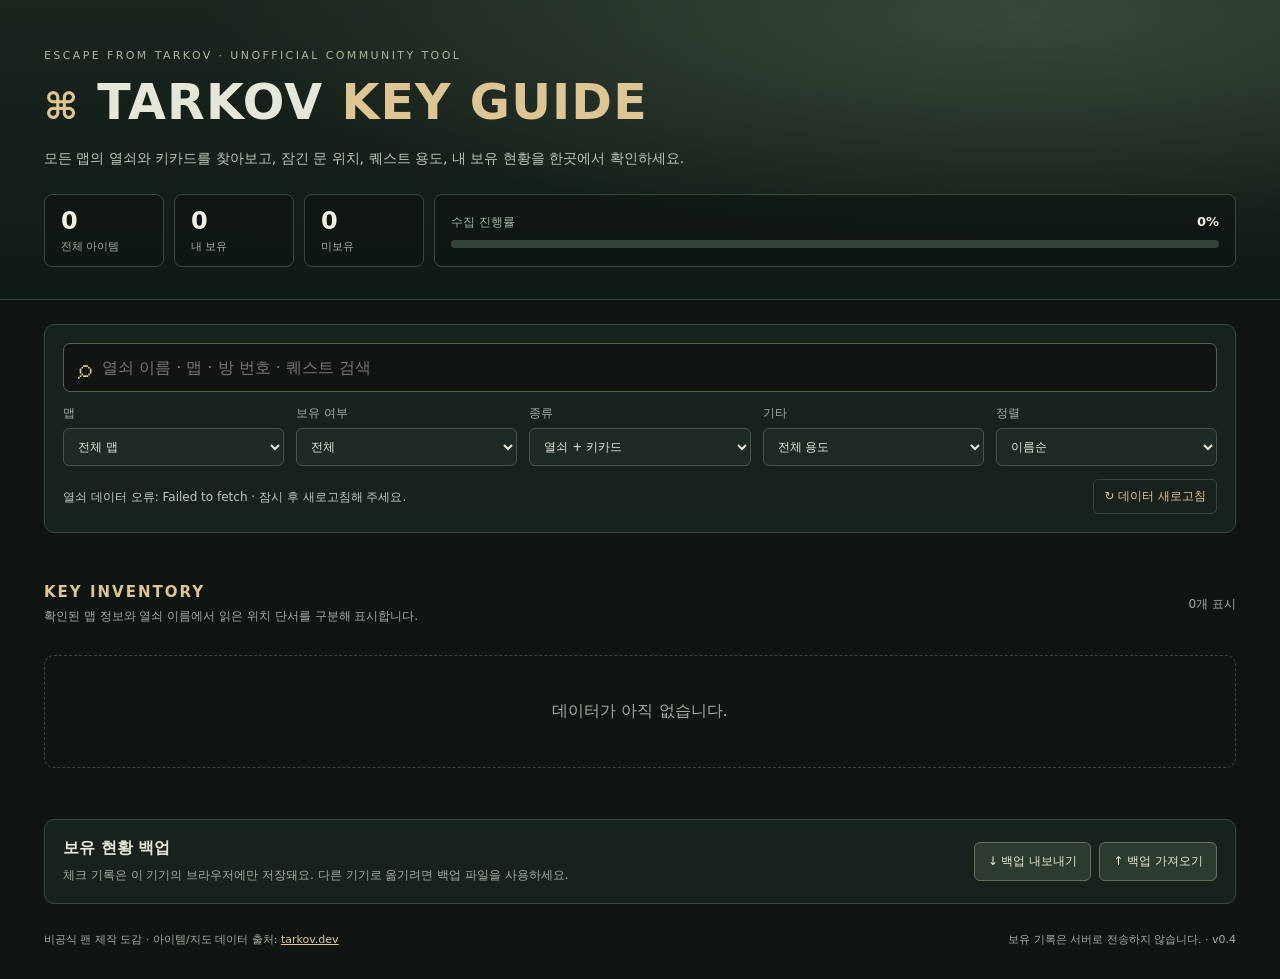
==== index.html @ 72dac171 "Add files via upload" ====
<!doctype html>
<html lang="ko">
<head>
  <meta charset="utf-8">
  <meta name="viewport" content="width=device-width, initial-scale=1">
  <meta name="theme-color" content="#131a18">
  <meta name="description" content="Escape from Tarkov 열쇠 및 키카드 도감. 맵별 검색과 브라우저별 보유 기록 관리.">
  <title>Tarkov Key Guide | 타르코프 열쇠 도감</title>
  <link rel="stylesheet" href="style.css">
  <script src="script.js" defer></script>
</head>
<body>
  <header class="hero">
    <div class="shell">
      <div class="eyebrow">ESCAPE FROM TARKOV · UNOFFICIAL COMMUNITY TOOL</div>
      <h1><span class="keyicon">⌘</span> TARKOV <em>KEY GUIDE</em></h1>
      <p>모든 맵의 열쇠와 키카드를 찾아보고, 잠긴 문 위치, 퀘스트 용도, 내 보유 현황을 한곳에서 확인하세요.</p>
      <div class="stats" aria-label="열쇠 보유 통계">
        <div><strong id="stat-total">—</strong><small>전체 아이템</small></div>
        <div><strong id="stat-owned">—</strong><small>내 보유</small></div>
        <div><strong id="stat-remaining">—</strong><small>미보유</small></div>
        <div class="stat-progress"><div class="progress-label"><span>수집 진행률</span><strong id="stat-percent">0%</strong></div><div class="meter"><div id="progress-bar"></div></div></div>
      </div>
    </div>
  </header>
  <main class="shell">
    <section class="panel" aria-label="열쇠 필터">
      <div class="searchwrap"><span aria-hidden="true">⌕</span><input id="search" type="search" autocomplete="off" placeholder="열쇠 이름 · 맵 · 방 번호 · 퀘스트 검색" aria-label="열쇠 이름 검색"></div>
      <div class="filters">
        <label>맵 <select id="map"><option value="all">전체 맵</option></select></label>
        <label>보유 여부 <select id="filter"><option value="all">전체</option><option value="owned">보유</option><option value="missing">미보유</option></select></label>
        <label>종류 <select id="type"><option value="all">열쇠 + 키카드</option><option value="keycard">키카드</option><option value="key">일반 열쇠</option></select></label>
        <label>기타 <select id="purpose"><option value="all">전체 용도</option><option value="quest">퀘스트 관련</option><option value="unmapped">맵 연결 미확인</option><option value="located">문 좌표 제공</option><option value="access">맵 입장 열쇠</option></select></label>
        <label>정렬 <select id="sort"><option value="name">이름순</option><option value="owned">보유 우선</option><option value="missing">미보유 우선</option></select></label>
      </div>
      <div class="panel-bottom"><div id="status" role="status" aria-live="polite">열쇠 데이터를 준비 중...</div><button id="refresh" class="small-button" type="button">↻ 데이터 새로고침</button></div>
    </section>
    <nav class="map-shortcuts" aria-label="자주 사용하는 맵 선택" id="map-shortcuts"></nav>
    <div class="section-head"><div><h2>KEY INVENTORY</h2><p class="section-sub">확인된 맵 정보와 열쇠 이름에서 읽은 위치 단서를 구분해 표시합니다.</p></div><span id="result-count"></span></div>
    <div id="cards" class="grid" aria-live="off"></div>
    <section class="backup panel">
      <div><h2>보유 현황 백업</h2><p>체크 기록은 이 기기의 브라우저에만 저장돼요. 다른 기기로 옮기려면 백업 파일을 사용하세요.</p></div>
      <div class="backup-actions"><button id="export" type="button">↓ 백업 내보내기</button><label class="button-like" for="import">↑ 백업 가져오기</label><input id="import" type="file" accept=".json,application/json" hidden></div>
    </section>
  </main>
  <dialog id="detail" aria-labelledby="detail-title"><div class="dialog-head"><strong id="detail-title">KEY DETAILS</strong><button id="close-detail" aria-label="닫기" type="button">✕</button></div><div id="detail-body"></div></dialog>
  <footer class="shell"><span>비공식 팬 제작 도감 · 아이템/지도 데이터 출처: <a href="https://tarkov.dev/" target="_blank" rel="noopener noreferrer">tarkov.dev</a></span><span>보유 기록은 서버로 전송하지 않습니다. · v0.4</span></footer>
</body>
</html>
---- style.css ----
:root{color-scheme:dark;--bg:#101512;--surface:#19211d;--surface2:#202a25;--border:#37473d;--ink:#e4e7da;--muted:#a2ada0;--gold:#ddc694;--green:#9bc49a;font-family:system-ui,-apple-system,'Malgun Gothic','Noto Sans KR',sans-serif;background:var(--bg);color:var(--ink)}*{box-sizing:border-box}body{margin:0;min-height:100vh}button,select,input{font:inherit}button{cursor:pointer}a{color:var(--gold)}a:hover{text-decoration:underline}.shell{max-width:1240px;padding:0 24px;margin:0 auto}.hero{padding:49px 0 32px;background:radial-gradient(ellipse at 80% 5%,#39483a 0%,transparent 56%),linear-gradient(#1a251e,#111914);border-bottom:1px solid var(--border)}.eyebrow{font-size:11px;letter-spacing:2.4px;color:#aab69f}.hero h1{margin:12px 0 7px;font-size:clamp(29px,4vw,49px);letter-spacing:1.1px;line-height:1.2;font-weight:850}.hero em{font-style:normal;color:var(--gold)}.keyicon{font-size:.75em;color:var(--gold)}.hero p{color:#bcc5b8;font-size:14px;line-height:1.6;margin-bottom:25px}.stats{display:grid;grid-template-columns:repeat(3,minmax(0,120px)) 1fr;gap:10px}.stats>div{background:rgba(15,21,17,.64);border:1px solid #3a4a3a;border-radius:8px;padding:12px 16px}.stats strong{font-variant-numeric:tabular-nums;display:block;font-size:24px;color:#f0efe4}.stats small{font-size:11px;color:var(--muted)}.stats .stat-progress{display:flex;flex-direction:column;justify-content:center;gap:9px}.progress-label{display:flex;justify-content:space-between;gap:12px;color:var(--muted);font-size:12px}.progress-label strong{font-size:13px}.meter{height:8px;border-radius:10px;background:#344238;overflow:hidden}.meter>div{height:100%;width:0%;background:var(--green);transition:width .25s}.panel{background:var(--surface);border:1px solid var(--border);border-radius:10px;padding:18px}main>.panel{margin-top:24px}.searchwrap{display:flex;align-items:center;border:1px solid #526252;background:var(--bg);border-radius:7px;padding:0 14px;gap:8px}.searchwrap span{font-size:27px;color:var(--gold)}.searchwrap input{width:100%;height:47px;border:0;outline:0;background:transparent;color:var(--ink);min-width:0}.searchwrap:focus-within{outline:2px solid #9aa982;outline-offset:1px}.filters{display:grid;grid-template-columns:repeat(5,minmax(0,1fr));gap:12px;margin-top:13px}.filters label{display:flex;flex-direction:column;gap:6px;font-size:12px;color:var(--muted)}.filters select{padding:10px;background:var(--surface2);color:var(--ink);border:1px solid #465748;border-radius:6px;min-width:0}.panel-bottom{margin-top:13px;display:flex;align-items:center;justify-content:space-between;gap:10px}#status{font-size:12px;color:#c2cabf;line-height:1.5}.small-button{background:transparent;border:1px solid var(--border);padding:8px 10px;font-size:12px;color:var(--gold);border-radius:5px;white-space:nowrap}.section-head{display:flex;align-items:baseline;justify-content:space-between;gap:10px;margin:28px 0 14px}.section-head h2{margin:0;font-size:15px;letter-spacing:2px;color:var(--gold)}.section-head span{color:var(--muted);font-size:12px}.grid{display:grid;grid-template-columns:repeat(auto-fill,minmax(210px,1fr));gap:13px;min-height:130px}.card{position:relative;display:flex;flex-direction:column;gap:8px;background:var(--surface);border:1px solid var(--border);border-radius:9px;padding:15px;min-width:0;transition:border-color .15s}.card:hover{border-color:#889780}.card.is-owned{border-color:#688d6b;background:linear-gradient(125deg,#203026,var(--surface) 65%)}.card-header{display:flex;justify-content:space-between;gap:8px;min-height:26px}.tag{display:inline-flex;align-items:center;align-self:flex-start;color:#bdc7b9;background:#2a362c;border:1px solid #425342;border-radius:4px;font-size:10px;padding:3px 6px}.tag.verified{color:#d7deba}.tag.quest{color:#dcca98}.card-image{display:flex;align-items:center;justify-content:center;min-height:90px}.card-image img{height:82px;width:82px;object-fit:contain}.card-image .no-image{font-size:46px;opacity:.5}.card h3{font-size:14px;line-height:1.38;min-height:40px;overflow-wrap:anywhere;margin:0}.card .subname{font-size:12px;color:var(--muted);line-height:1.4;min-height:30px;overflow-wrap:anywhere}.map-chip{color:#b8cdb9;font-size:11px;overflow-wrap:anywhere;line-height:1.4}.card-bottom{border-top:1px solid var(--border);padding-top:11px;display:flex;justify-content:space-between;align-items:center;gap:7px;margin-top:auto}.owned-label{display:flex;align-items:center;gap:6px;font-size:12px;cursor:pointer;user-select:none}.owned-label input{accent-color:#96bd98;height:18px;width:18px}.detail-btn{padding:6px 9px;border:1px solid #526753;background:#29372d;color:var(--ink);border-radius:5px;font-size:12px}.empty{grid-column:1/-1;text-align:center;padding:45px 14px;color:var(--muted);border:1px dashed var(--border);border-radius:10px}.backup{display:flex;align-items:center;justify-content:space-between;gap:20px;margin-top:35px!important}.backup h2{margin:0 0 7px;font-size:16px}.backup p{font-size:12px;color:var(--muted);line-height:1.6;margin:0}.backup-actions{display:flex;gap:8px;flex-wrap:wrap}.backup-actions button,.button-like{background:#2d3a30;color:var(--ink);border:1px solid #62745f;padding:10px 13px;font-size:12px;border-radius:6px;cursor:pointer;white-space:nowrap}button:hover,.button-like:hover{border-color:var(--gold)}footer{padding-top:28px!important;padding-bottom:32px!important;display:flex;justify-content:space-between;gap:12px;font-size:11px;color:var(--muted);flex-wrap:wrap}dialog{padding:0;width:min(94vw,570px);max-height:85vh;background:#1b251e;border:1px solid #829476;color:var(--ink);border-radius:10px;box-shadow:0 20px 70px #000b}dialog::backdrop{background:#000a}.dialog-head{display:flex;justify-content:space-between;align-items:center;padding:15px 19px;border-bottom:1px solid var(--border);color:var(--gold);font-size:13px;letter-spacing:1px}.dialog-head button{border:0;background:transparent;color:var(--ink);font-size:17px}#detail-body{padding:20px;overflow:auto;max-height:68vh}.detail-top{display:flex;align-items:center;gap:17px}.detail-top img{width:104px;height:104px;object-fit:contain;flex:none}.detail-top h2{font-size:19px;line-height:1.4;margin:0 0 7px}.detail-top p{margin:0;color:var(--muted);font-size:13px}.detail-section{margin-top:18px;padding-top:16px;border-top:1px solid var(--border)}.detail-section h3{color:var(--gold);font-size:13px;margin:0 0 9px}.detail-section p,.detail-section li{font-size:13px;line-height:1.65;color:#d4dbd1;margin:0}.detail-section ul{padding-left:18px;margin:0}.detail-section a{overflow-wrap:anywhere}body:has(dialog[open]){overflow:hidden}@media(max-width:850px){.filters{grid-template-columns:repeat(3,minmax(0,1fr))}.stats{grid-template-columns:repeat(3,1fr)}.stat-progress{grid-column:1/-1}}@media(max-width:550px){.shell{padding:0 15px}.hero{padding:30px 0 22px}.stats>div{padding:10px}.stats strong{font-size:19px}.filters{grid-template-columns:repeat(2,minmax(0,1fr))}.panel{padding:13px}.panel-bottom{align-items:flex-start;flex-direction:column}.grid{grid-template-columns:repeat(2,minmax(0,1fr));gap:8px}.card{padding:10px;gap:6px}.card h3{font-size:12px;min-height:45px}.card .subname{font-size:11px}.card-image{min-height:68px}.card-image img{height:65px;width:65px}.card-bottom{flex-wrap:wrap}.detail-btn{font-size:11px}.backup{flex-direction:column;align-items:stretch}.backup-actions{width:100%}.detail-top img{width:78px;height:78px}}

.position-hint{font-size:11px;color:#d8c796;padding:3px 0 4px;line-height:1.4}
/* v0.4 detail clarity, map shortcuts, mobile improvements */
.section-head{align-items:center}.section-head>div{min-width:0}.section-sub{margin:6px 0 0;font-size:12px;line-height:1.5;color:var(--muted)}
.map-shortcuts{display:flex;gap:7px;flex-wrap:wrap;margin:22px 0 2px}.map-shortcut{background:#202a24;border:1px solid #465a48;color:#cdd6c8;font-size:12px;border-radius:7px;padding:8px 12px}.map-shortcut.active{background:#3c4c3a;color:#f6e0af;border-color:#a39367}.map-shortcut:focus-visible,.share-btn:focus-visible,.detail-btn:focus-visible{outline:2px solid var(--gold);outline-offset:2px}
.tag.inferred{color:#e6c89e;background:#403326;border-color:#795b3f}.hint-chip{font-size:11px;line-height:1.45;color:#ceb98a;min-height:28px}.map-chip{font-weight:600}
.detail-facts{display:flex;gap:7px;flex-wrap:wrap;margin-top:19px}.fact{display:inline-block;background:#29372e;border:1px solid #40523d;border-radius:5px;padding:5px 8px;color:#cfd7c8;font-size:11px}.fact.accent{color:#e3d3ac;border-color:#756d49}.fact.warning{color:#eccdb5;border-color:#886046}
.location-list{display:grid;gap:8px}.location-row{display:flex;align-items:center;flex-wrap:wrap;gap:9px;border:1px solid var(--border);border-radius:7px;background:#1e2a22;padding:10px}.location-row strong{font-size:13px}.source-tag{border-radius:5px;padding:4px 7px;font-size:10px;white-space:nowrap}.source-tag.verified{background:#2d4834;color:#b9e5bc}.source-tag.guessed{background:#55422b;color:#ecd0a2}.map-link{font-size:12px;margin-left:auto;white-space:nowrap}.caution{line-height:1.65;color:#bbc6b9!important;font-size:12px!important}
.coordinates{display:grid;gap:8px}.coord-row{display:flex;align-items:center;flex-wrap:wrap;gap:9px;background:#202c24;border:1px solid var(--border);border-radius:7px;padding:9px}.coord-row strong{font-size:12px;min-width:64px}.coord-row code{color:#e8d6ab;font-size:12px;overflow-wrap:anywhere}.quest-list{display:grid;gap:8px;list-style:none!important;margin:0;padding:0!important}.quest-list li{border:1px solid var(--border);padding:10px;border-radius:6px}.quest-list strong{font-size:13px}.quest-list small{display:block;color:var(--muted);margin-top:2px}
.detail-actions{display:flex;gap:9px;flex-wrap:wrap;align-items:center}.detail-action-link,.share-btn{display:inline-flex;align-items:center;border:1px solid #657b65;border-radius:6px;padding:10px 13px;font-size:12px;min-height:38px;text-decoration:none;background:#27392c;color:#eddfa9}.share-btn{font:inherit;font-size:12px}.detail-action-link:hover,.share-btn:hover{border-color:var(--gold)}
@media(max-width:550px){.map-shortcuts{flex-wrap:nowrap;overflow-x:auto;padding-bottom:6px;margin-right:-15px}.map-shortcut{white-space:nowrap;flex:none}.section-head{align-items:flex-start}.section-head span{white-space:nowrap}.hint-chip{font-size:10px}.location-row{gap:7px}.map-link{margin-left:0}}
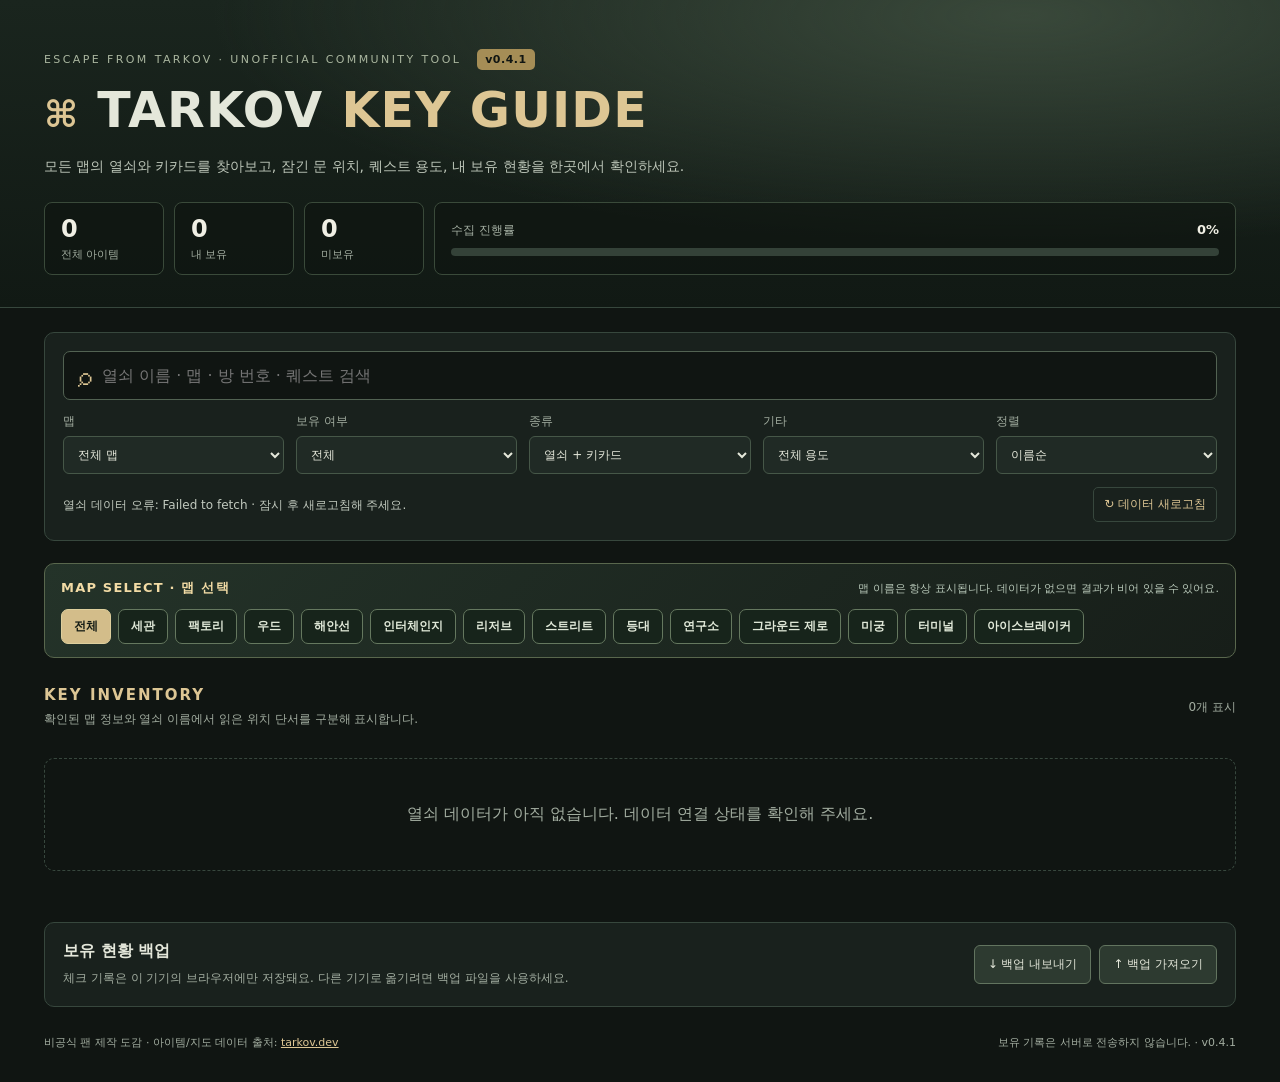
==== commit 6b399502: "Add files via upload" ====
--- a/index.html
+++ b/index.html
@@ -6,13 +6,13 @@
   <meta name="theme-color" content="#131a18">
   <meta name="description" content="Escape from Tarkov 열쇠 및 키카드 도감. 맵별 검색과 브라우저별 보유 기록 관리.">
   <title>Tarkov Key Guide | 타르코프 열쇠 도감</title>
-  <link rel="stylesheet" href="style.css">
-  <script src="script.js" defer></script>
+  <link rel="stylesheet" href="style.css?v=041">
+  <script src="script.js?v=041" defer></script>
 </head>
 <body>
   <header class="hero">
     <div class="shell">
-      <div class="eyebrow">ESCAPE FROM TARKOV · UNOFFICIAL COMMUNITY TOOL</div>
+      <div class="eyebrow">ESCAPE FROM TARKOV · UNOFFICIAL COMMUNITY TOOL <span class="version-pill">v0.4.1</span></div>
       <h1><span class="keyicon">⌘</span> TARKOV <em>KEY GUIDE</em></h1>
       <p>모든 맵의 열쇠와 키카드를 찾아보고, 잠긴 문 위치, 퀘스트 용도, 내 보유 현황을 한곳에서 확인하세요.</p>
       <div class="stats" aria-label="열쇠 보유 통계">
@@ -35,7 +35,7 @@
       </div>
       <div class="panel-bottom"><div id="status" role="status" aria-live="polite">열쇠 데이터를 준비 중...</div><button id="refresh" class="small-button" type="button">↻ 데이터 새로고침</button></div>
     </section>
-    <nav class="map-shortcuts" aria-label="자주 사용하는 맵 선택" id="map-shortcuts"></nav>
+    <section class="map-nav-section" aria-label="맵 선택"><div class="map-nav-title"><strong>MAP SELECT · 맵 선택</strong><span>맵 이름은 항상 표시됩니다. 데이터가 없으면 결과가 비어 있을 수 있어요.</span></div><nav class="map-shortcuts" aria-label="전체 맵 선택" id="map-shortcuts"></nav></section>
     <div class="section-head"><div><h2>KEY INVENTORY</h2><p class="section-sub">확인된 맵 정보와 열쇠 이름에서 읽은 위치 단서를 구분해 표시합니다.</p></div><span id="result-count"></span></div>
     <div id="cards" class="grid" aria-live="off"></div>
     <section class="backup panel">
@@ -44,6 +44,6 @@
     </section>
   </main>
   <dialog id="detail" aria-labelledby="detail-title"><div class="dialog-head"><strong id="detail-title">KEY DETAILS</strong><button id="close-detail" aria-label="닫기" type="button">✕</button></div><div id="detail-body"></div></dialog>
-  <footer class="shell"><span>비공식 팬 제작 도감 · 아이템/지도 데이터 출처: <a href="https://tarkov.dev/" target="_blank" rel="noopener noreferrer">tarkov.dev</a></span><span>보유 기록은 서버로 전송하지 않습니다. · v0.4</span></footer>
+  <footer class="shell"><span>비공식 팬 제작 도감 · 아이템/지도 데이터 출처: <a href="https://tarkov.dev/" target="_blank" rel="noopener noreferrer">tarkov.dev</a></span><span>보유 기록은 서버로 전송하지 않습니다. · v0.4.1</span></footer>
 </body>
 </html>
--- a/style.css
+++ b/style.css
@@ -10,3 +10,14 @@
 .coordinates{display:grid;gap:8px}.coord-row{display:flex;align-items:center;flex-wrap:wrap;gap:9px;background:#202c24;border:1px solid var(--border);border-radius:7px;padding:9px}.coord-row strong{font-size:12px;min-width:64px}.coord-row code{color:#e8d6ab;font-size:12px;overflow-wrap:anywhere}.quest-list{display:grid;gap:8px;list-style:none!important;margin:0;padding:0!important}.quest-list li{border:1px solid var(--border);padding:10px;border-radius:6px}.quest-list strong{font-size:13px}.quest-list small{display:block;color:var(--muted);margin-top:2px}
 .detail-actions{display:flex;gap:9px;flex-wrap:wrap;align-items:center}.detail-action-link,.share-btn{display:inline-flex;align-items:center;border:1px solid #657b65;border-radius:6px;padding:10px 13px;font-size:12px;min-height:38px;text-decoration:none;background:#27392c;color:#eddfa9}.share-btn{font:inherit;font-size:12px}.detail-action-link:hover,.share-btn:hover{border-color:var(--gold)}
 @media(max-width:550px){.map-shortcuts{flex-wrap:nowrap;overflow-x:auto;padding-bottom:6px;margin-right:-15px}.map-shortcut{white-space:nowrap;flex:none}.section-head{align-items:flex-start}.section-head span{white-space:nowrap}.hint-chip{font-size:10px}.location-row{gap:7px}.map-link{margin-left:0}}
+
+/* v0.4.1: conspicuous always-visible map selector */
+.version-pill{display:inline-block;margin-left:10px;padding:4px 8px;background:#a58d56;color:#101512;border-radius:5px;font-weight:800;letter-spacing:.5px}
+.map-nav-section{margin:22px 0 0;padding:15px 16px 13px;border:1px solid #59674d;border-radius:10px;background:linear-gradient(135deg,#243329,#171e19)}
+.map-nav-title{display:flex;justify-content:space-between;align-items:baseline;gap:10px;flex-wrap:wrap}
+.map-nav-title strong{font-size:13px;letter-spacing:1.2px;color:#f2dba5}
+.map-nav-title span{font-size:11px;color:#b7c7b8}
+.map-nav-section .map-shortcuts{margin:12px 0 0}
+.map-nav-section .map-shortcut{background:#17241b;border-color:#65785f;color:#e0e8d8;font-weight:650}
+.map-nav-section .map-shortcut.active{background:#d3bd8a;border-color:#decf9d;color:#141c15;font-weight:850}
+@media(max-width:550px){.map-nav-section{padding:12px}.map-nav-title span{line-height:1.5}.map-nav-section .map-shortcuts{margin-right:-12px}}
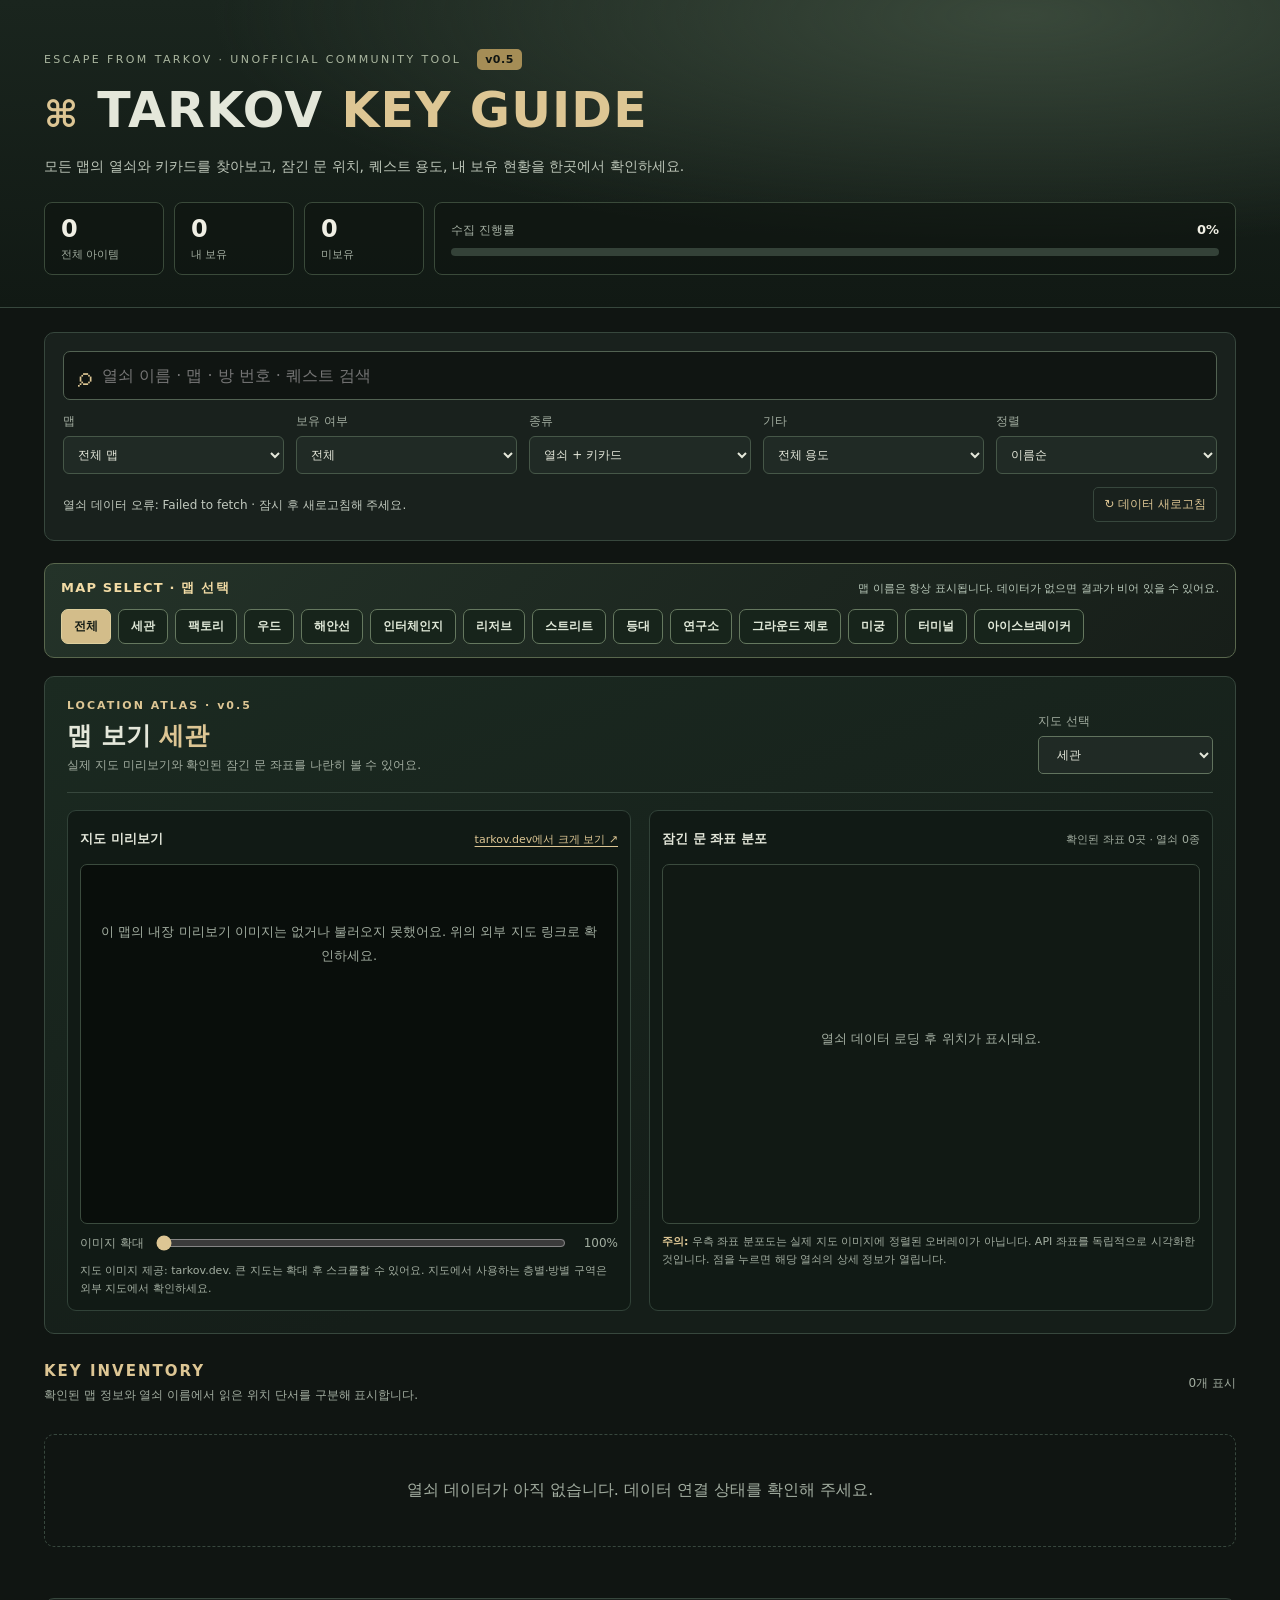
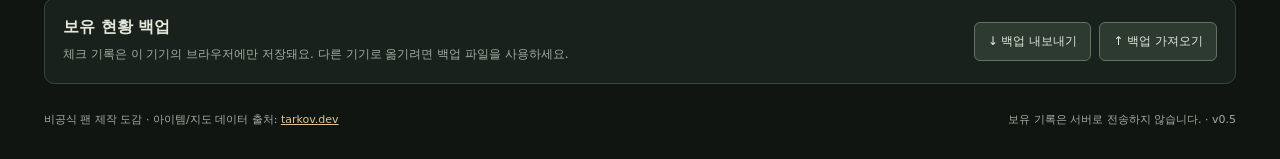
==== commit a39f55fd: "Add files via upload" ====
--- a/index.html
+++ b/index.html
@@ -6,13 +6,13 @@
   <meta name="theme-color" content="#131a18">
   <meta name="description" content="Escape from Tarkov 열쇠 및 키카드 도감. 맵별 검색과 브라우저별 보유 기록 관리.">
   <title>Tarkov Key Guide | 타르코프 열쇠 도감</title>
-  <link rel="stylesheet" href="style.css?v=041">
-  <script src="script.js?v=041" defer></script>
+  <link rel="stylesheet" href="style.css?v=050">
+  <script src="script.js?v=050" defer></script>
 </head>
 <body>
   <header class="hero">
     <div class="shell">
-      <div class="eyebrow">ESCAPE FROM TARKOV · UNOFFICIAL COMMUNITY TOOL <span class="version-pill">v0.4.1</span></div>
+      <div class="eyebrow">ESCAPE FROM TARKOV · UNOFFICIAL COMMUNITY TOOL <span class="version-pill">v0.5</span></div>
       <h1><span class="keyicon">⌘</span> TARKOV <em>KEY GUIDE</em></h1>
       <p>모든 맵의 열쇠와 키카드를 찾아보고, 잠긴 문 위치, 퀘스트 용도, 내 보유 현황을 한곳에서 확인하세요.</p>
       <div class="stats" aria-label="열쇠 보유 통계">
@@ -36,6 +36,26 @@
       <div class="panel-bottom"><div id="status" role="status" aria-live="polite">열쇠 데이터를 준비 중...</div><button id="refresh" class="small-button" type="button">↻ 데이터 새로고침</button></div>
     </section>
     <section class="map-nav-section" aria-label="맵 선택"><div class="map-nav-title"><strong>MAP SELECT · 맵 선택</strong><span>맵 이름은 항상 표시됩니다. 데이터가 없으면 결과가 비어 있을 수 있어요.</span></div><nav class="map-shortcuts" aria-label="전체 맵 선택" id="map-shortcuts"></nav></section>
+    <section class="atlas panel" id="atlas" aria-label="맵 이미지와 열쇠 위치 탐색">
+      <div class="atlas-heading">
+        <div><div class="atlas-overline">LOCATION ATLAS · v0.5</div><h2>맵 보기 <span id="atlas-map-label">세관</span></h2><p>실제 지도 미리보기와 확인된 잠긴 문 좌표를 나란히 볼 수 있어요.</p></div>
+        <div class="atlas-actions"><label for="atlas-map">지도 선택</label><select id="atlas-map" aria-label="지도 미리보기 선택"></select></div>
+      </div>
+      <div class="atlas-columns">
+        <div class="atlas-pane">
+          <div class="atlas-pane-head"><strong>지도 미리보기</strong><a id="atlas-external" href="https://tarkov.dev/map/customs" target="_blank" rel="noopener noreferrer">tarkov.dev에서 크게 보기 ↗</a></div>
+          <div id="atlas-frame" class="atlas-frame"><img id="atlas-image" alt="선택한 맵 미리보기" loading="lazy"><div id="atlas-image-fallback" class="atlas-image-fallback" hidden>이 맵의 내장 미리보기 이미지는 없거나 불러오지 못했어요. 위의 외부 지도 링크로 확인하세요.</div></div>
+          <div class="atlas-zoom"><label for="atlas-zoom">이미지 확대</label><input type="range" id="atlas-zoom" min="100" max="250" step="25" value="100"><output id="atlas-zoom-value" for="atlas-zoom">100%</output></div>
+          <p class="atlas-note">지도 이미지 제공: tarkov.dev. 큰 지도는 확대 후 스크롤할 수 있어요. 지도에서 사용하는 층별·방별 구역은 외부 지도에서 확인하세요.</p>
+        </div>
+        <div class="atlas-pane">
+          <div class="atlas-pane-head"><strong>잠긴 문 좌표 분포</strong><span id="atlas-count">좌표 0개</span></div>
+          <div class="atlas-plot-wrap"><svg id="atlas-plot" viewBox="0 0 460 320" role="img" aria-label="확인된 문 위치의 X/Z 좌표 분포도"></svg><p id="atlas-empty" class="atlas-empty">좌표 데이터를 불러오고 있어요.</p></div>
+          <p class="atlas-note"><strong>주의:</strong> 우측 좌표 분포도는 실제 지도 이미지에 정렬된 오버레이가 아닙니다. API 좌표를 독립적으로 시각화한 것입니다. 점을 누르면 해당 열쇠의 상세 정보가 열립니다.</p>
+          <div id="atlas-keys" class="atlas-key-list" aria-label="이 맵에서 위치가 확인된 열쇠 목록"></div>
+        </div>
+      </div>
+    </section>
     <div class="section-head"><div><h2>KEY INVENTORY</h2><p class="section-sub">확인된 맵 정보와 열쇠 이름에서 읽은 위치 단서를 구분해 표시합니다.</p></div><span id="result-count"></span></div>
     <div id="cards" class="grid" aria-live="off"></div>
     <section class="backup panel">
@@ -44,6 +64,6 @@
     </section>
   </main>
   <dialog id="detail" aria-labelledby="detail-title"><div class="dialog-head"><strong id="detail-title">KEY DETAILS</strong><button id="close-detail" aria-label="닫기" type="button">✕</button></div><div id="detail-body"></div></dialog>
-  <footer class="shell"><span>비공식 팬 제작 도감 · 아이템/지도 데이터 출처: <a href="https://tarkov.dev/" target="_blank" rel="noopener noreferrer">tarkov.dev</a></span><span>보유 기록은 서버로 전송하지 않습니다. · v0.4.1</span></footer>
+  <footer class="shell"><span>비공식 팬 제작 도감 · 아이템/지도 데이터 출처: <a href="https://tarkov.dev/" target="_blank" rel="noopener noreferrer">tarkov.dev</a></span><span>보유 기록은 서버로 전송하지 않습니다. · v0.5</span></footer>
 </body>
 </html>
--- a/style.css
+++ b/style.css
@@ -21,3 +21,35 @@
 .map-nav-section .map-shortcut{background:#17241b;border-color:#65785f;color:#e0e8d8;font-weight:650}
 .map-nav-section .map-shortcut.active{background:#d3bd8a;border-color:#decf9d;color:#141c15;font-weight:850}
 @media(max-width:550px){.map-nav-section{padding:12px}.map-nav-title span{line-height:1.5}.map-nav-section .map-shortcuts{margin-right:-12px}}
+
+/* v0.5 location atlas */
+.atlas{margin-top:18px!important;scroll-margin-top:18px;padding:22px!important;background:linear-gradient(160deg,#1b2a21,#151e19 70%)}
+.atlas-heading{display:flex;align-items:flex-end;justify-content:space-between;gap:20px;padding-bottom:18px;border-bottom:1px solid var(--border)}
+.atlas-overline{color:var(--gold);letter-spacing:2px;font-size:11px;font-weight:800}
+.atlas-heading h2{font-size:25px;margin:7px 0 4px}.atlas-heading h2 span{color:var(--gold)}
+.atlas-heading p{color:var(--muted);font-size:12px;margin:0;line-height:1.5}
+.atlas-actions{display:flex;flex-direction:column;gap:6px;color:var(--muted);font-size:12px;min-width:175px}
+.atlas-actions select{background:var(--surface2);color:var(--ink);padding:10px 14px;border:1px solid #61735e;border-radius:5px;max-width:220px}
+.atlas-columns{display:grid;grid-template-columns:1fr 1fr;gap:18px;margin-top:17px}
+.atlas-pane{background:#111a15;border:1px solid #314238;border-radius:9px;min-width:0;padding:12px}
+.atlas-pane-head{display:flex;align-items:center;justify-content:space-between;gap:12px;font-size:13px;min-height:32px;margin-bottom:9px}
+.atlas-pane-head a{font-size:11px;color:var(--gold);text-decoration:underline;text-underline-offset:3px}
+.atlas-pane-head span{font-size:11px;color:var(--muted)}
+.atlas-frame{height:360px;background:#090e0b;border:1px solid #3b4b3e;overflow:auto;display:block;position:relative;border-radius:7px;text-align:center}
+.atlas-frame img{display:block;width:100%;height:auto;max-width:none;min-width:100%;margin:0 auto}
+.atlas-image-fallback{padding:55px 20px;font-size:13px;line-height:1.8;color:var(--muted)}
+.atlas-zoom{display:flex;align-items:center;gap:10px;margin:9px 0;color:var(--muted);font-size:12px}
+.atlas-zoom input{flex:1;min-width:0;accent-color:var(--gold)}.atlas-zoom output{min-width:40px;text-align:right}
+.atlas-note{font-size:11px;line-height:1.65;color:var(--muted);margin:9px 0 0}.atlas-note strong{color:var(--gold)}
+.atlas-plot-wrap{height:360px;border:1px solid #3b4b3e;border-radius:7px;background:#111914;position:relative;overflow:hidden}
+#atlas-plot{width:100%;height:100%;display:block}.atlas-gridline{stroke:#3e5041;stroke-opacity:.6;stroke-width:1}.atlas-axis{fill:#a7b6a3;font-size:11px}
+.atlas-marker{fill:#d8bf80;stroke:#101813;stroke-width:1.7;cursor:pointer;outline:none}.atlas-marker:hover,.atlas-marker:focus,.atlas-marker.selected{fill:#f4e2ae;stroke:#fff;stroke-width:2.5}
+.atlas-empty{position:absolute;top:42%;width:90%;left:5%;text-align:center;font-size:13px;color:var(--muted);line-height:1.6}
+.atlas-key-list{max-height:170px;overflow-y:auto;display:flex;flex-direction:column;gap:5px;margin-top:11px}
+.atlas-key{display:flex;justify-content:space-between;align-items:center;gap:8px;text-align:left;background:#223027;border:1px solid #3e5445;color:var(--ink);border-radius:5px;padding:8px 11px;font-size:12px}
+.atlas-key small{font-size:10px;white-space:nowrap;color:var(--muted)}.atlas-key:hover,.atlas-key.selected{border-color:var(--gold);background:#334435}
+.atlas-link{display:block;background:#344536;border:1px solid var(--gold);color:var(--gold);border-radius:6px;padding:9px 13px;margin-top:10px;font-size:13px}
+@media(max-width:920px){.atlas-columns{grid-template-columns:1fr}.atlas-frame,.atlas-plot-wrap{height:330px}}
+@media(max-width:550px){.atlas{padding:12px!important}.atlas-heading{flex-direction:column;align-items:stretch;gap:13px}.atlas-actions select{max-width:none}.atlas-pane{padding:9px}.atlas-frame,.atlas-plot-wrap{height:255px}.atlas-pane-head{font-size:12px}.atlas-key{flex-direction:column;align-items:flex-start}.atlas-key small{white-space:normal}}
+/* Respect the hidden attribute even when component CSS specifies display:block. */
+.atlas-frame [hidden], .atlas-plot-wrap [hidden] {display:none!important}
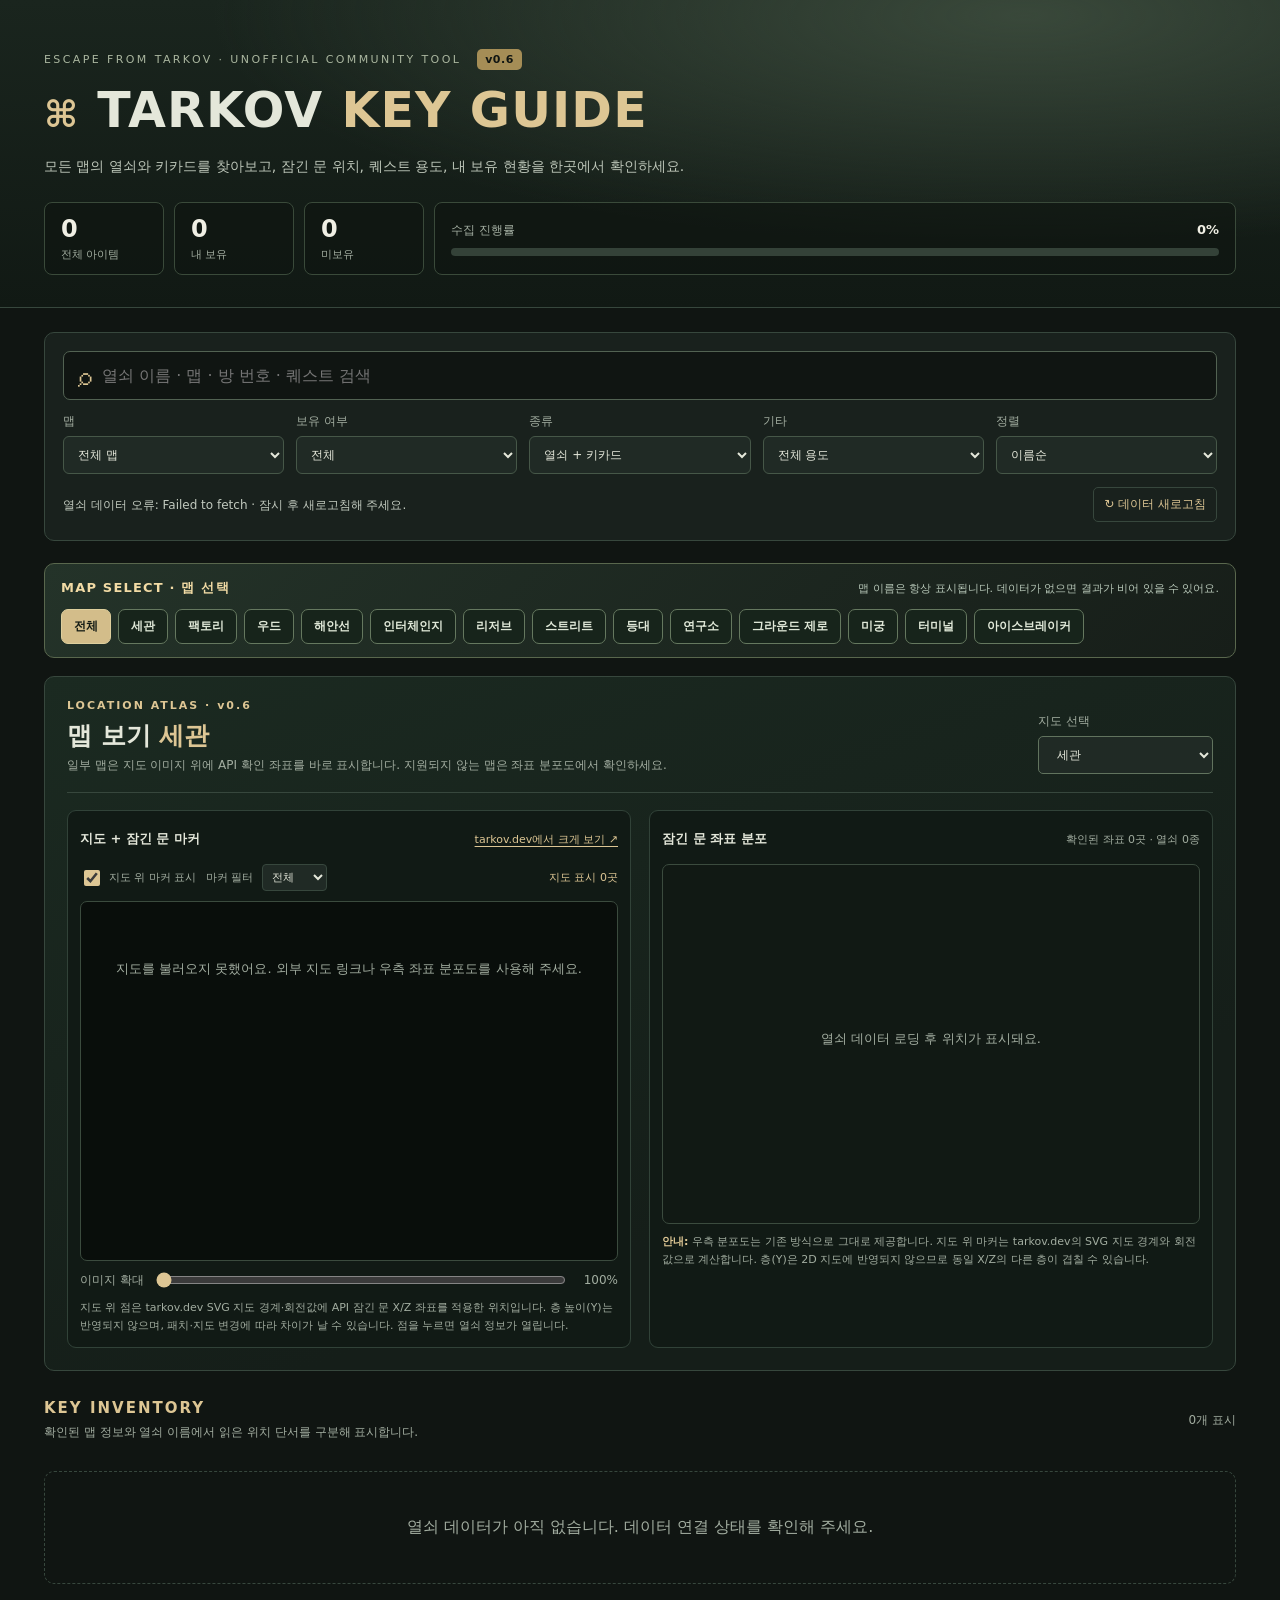
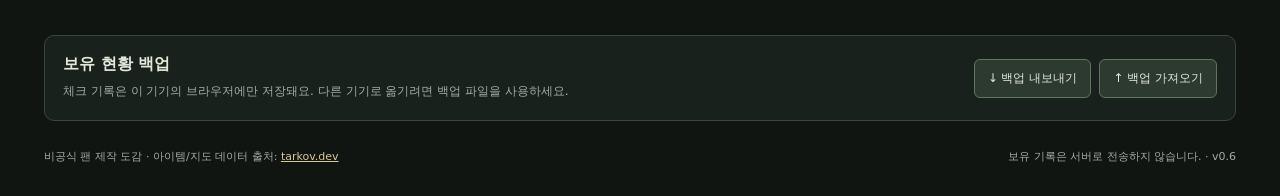
==== commit fd24f88a: "Add files via upload" ====
--- a/index.html
+++ b/index.html
@@ -6,13 +6,13 @@
   <meta name="theme-color" content="#131a18">
   <meta name="description" content="Escape from Tarkov 열쇠 및 키카드 도감. 맵별 검색과 브라우저별 보유 기록 관리.">
   <title>Tarkov Key Guide | 타르코프 열쇠 도감</title>
-  <link rel="stylesheet" href="style.css?v=050">
-  <script src="script.js?v=050" defer></script>
+  <link rel="stylesheet" href="style.css?v=060">
+  <script src="script.js?v=060" defer></script>
 </head>
 <body>
   <header class="hero">
     <div class="shell">
-      <div class="eyebrow">ESCAPE FROM TARKOV · UNOFFICIAL COMMUNITY TOOL <span class="version-pill">v0.5</span></div>
+      <div class="eyebrow">ESCAPE FROM TARKOV · UNOFFICIAL COMMUNITY TOOL <span class="version-pill">v0.6</span></div>
       <h1><span class="keyicon">⌘</span> TARKOV <em>KEY GUIDE</em></h1>
       <p>모든 맵의 열쇠와 키카드를 찾아보고, 잠긴 문 위치, 퀘스트 용도, 내 보유 현황을 한곳에서 확인하세요.</p>
       <div class="stats" aria-label="열쇠 보유 통계">
@@ -38,20 +38,26 @@
     <section class="map-nav-section" aria-label="맵 선택"><div class="map-nav-title"><strong>MAP SELECT · 맵 선택</strong><span>맵 이름은 항상 표시됩니다. 데이터가 없으면 결과가 비어 있을 수 있어요.</span></div><nav class="map-shortcuts" aria-label="전체 맵 선택" id="map-shortcuts"></nav></section>
     <section class="atlas panel" id="atlas" aria-label="맵 이미지와 열쇠 위치 탐색">
       <div class="atlas-heading">
-        <div><div class="atlas-overline">LOCATION ATLAS · v0.5</div><h2>맵 보기 <span id="atlas-map-label">세관</span></h2><p>실제 지도 미리보기와 확인된 잠긴 문 좌표를 나란히 볼 수 있어요.</p></div>
+        <div><div class="atlas-overline">LOCATION ATLAS · v0.6</div><h2>맵 보기 <span id="atlas-map-label">세관</span></h2><p>일부 맵은 지도 이미지 위에 API 확인 좌표를 바로 표시합니다. 지원되지 않는 맵은 좌표 분포도에서 확인하세요.</p></div>
         <div class="atlas-actions"><label for="atlas-map">지도 선택</label><select id="atlas-map" aria-label="지도 미리보기 선택"></select></div>
       </div>
       <div class="atlas-columns">
         <div class="atlas-pane">
-          <div class="atlas-pane-head"><strong>지도 미리보기</strong><a id="atlas-external" href="https://tarkov.dev/map/customs" target="_blank" rel="noopener noreferrer">tarkov.dev에서 크게 보기 ↗</a></div>
-          <div id="atlas-frame" class="atlas-frame"><img id="atlas-image" alt="선택한 맵 미리보기" loading="lazy"><div id="atlas-image-fallback" class="atlas-image-fallback" hidden>이 맵의 내장 미리보기 이미지는 없거나 불러오지 못했어요. 위의 외부 지도 링크로 확인하세요.</div></div>
+          <div class="atlas-pane-head"><strong>지도 + 잠긴 문 마커</strong><a id="atlas-external" href="https://tarkov.dev/map/customs" target="_blank" rel="noopener noreferrer">tarkov.dev에서 크게 보기 ↗</a></div>
+          <div class="atlas-overlay-controls">
+            <label><input type="checkbox" id="atlas-show-pins" checked> 지도 위 마커 표시</label>
+            <label for="atlas-pin-filter">마커 필터</label>
+            <select id="atlas-pin-filter" aria-label="지도 위 마커 필터"><option value="all">전체</option><option value="missing">미보유</option><option value="owned">보유</option></select>
+            <span id="atlas-pin-count" role="status">좌표 확인 중...</span>
+          </div>
+          <div id="atlas-frame" class="atlas-frame"><div id="atlas-map-content" class="atlas-map-content"><img id="atlas-image" alt="선택한 맵 미리보기" loading="eager"><div id="atlas-overlay" class="atlas-overlay" aria-label="지도 위 잠긴 문 마커" hidden></div></div><div id="atlas-image-fallback" class="atlas-image-fallback" hidden>이 맵의 내장 미리보기 이미지는 없거나 불러오지 못했어요. 위의 외부 지도 링크로 확인하세요.</div></div>
           <div class="atlas-zoom"><label for="atlas-zoom">이미지 확대</label><input type="range" id="atlas-zoom" min="100" max="250" step="25" value="100"><output id="atlas-zoom-value" for="atlas-zoom">100%</output></div>
-          <p class="atlas-note">지도 이미지 제공: tarkov.dev. 큰 지도는 확대 후 스크롤할 수 있어요. 지도에서 사용하는 층별·방별 구역은 외부 지도에서 확인하세요.</p>
+          <p id="atlas-overlay-note" class="atlas-note">API 좌표가 확인된 경우에만 지도 위에 마커를 표시합니다. 지도 이미지 제공: tarkov.dev.</p>
         </div>
         <div class="atlas-pane">
           <div class="atlas-pane-head"><strong>잠긴 문 좌표 분포</strong><span id="atlas-count">좌표 0개</span></div>
           <div class="atlas-plot-wrap"><svg id="atlas-plot" viewBox="0 0 460 320" role="img" aria-label="확인된 문 위치의 X/Z 좌표 분포도"></svg><p id="atlas-empty" class="atlas-empty">좌표 데이터를 불러오고 있어요.</p></div>
-          <p class="atlas-note"><strong>주의:</strong> 우측 좌표 분포도는 실제 지도 이미지에 정렬된 오버레이가 아닙니다. API 좌표를 독립적으로 시각화한 것입니다. 점을 누르면 해당 열쇠의 상세 정보가 열립니다.</p>
+          <p class="atlas-note"><strong>안내:</strong> 우측 분포도는 기존 방식으로 그대로 제공합니다. 지도 위 마커는 tarkov.dev의 SVG 지도 경계와 회전값으로 계산합니다. 층(Y)은 2D 지도에 반영되지 않으므로 동일 X/Z의 다른 층이 겹칠 수 있습니다.</p>
           <div id="atlas-keys" class="atlas-key-list" aria-label="이 맵에서 위치가 확인된 열쇠 목록"></div>
         </div>
       </div>
@@ -64,6 +70,6 @@
     </section>
   </main>
   <dialog id="detail" aria-labelledby="detail-title"><div class="dialog-head"><strong id="detail-title">KEY DETAILS</strong><button id="close-detail" aria-label="닫기" type="button">✕</button></div><div id="detail-body"></div></dialog>
-  <footer class="shell"><span>비공식 팬 제작 도감 · 아이템/지도 데이터 출처: <a href="https://tarkov.dev/" target="_blank" rel="noopener noreferrer">tarkov.dev</a></span><span>보유 기록은 서버로 전송하지 않습니다. · v0.5</span></footer>
+  <footer class="shell"><span>비공식 팬 제작 도감 · 아이템/지도 데이터 출처: <a href="https://tarkov.dev/" target="_blank" rel="noopener noreferrer">tarkov.dev</a></span><span>보유 기록은 서버로 전송하지 않습니다. · v0.6</span></footer>
 </body>
 </html>
--- a/style.css
+++ b/style.css
@@ -53,3 +53,25 @@
 @media(max-width:550px){.atlas{padding:12px!important}.atlas-heading{flex-direction:column;align-items:stretch;gap:13px}.atlas-actions select{max-width:none}.atlas-pane{padding:9px}.atlas-frame,.atlas-plot-wrap{height:255px}.atlas-pane-head{font-size:12px}.atlas-key{flex-direction:column;align-items:flex-start}.atlas-key small{white-space:normal}}
 /* Respect the hidden attribute even when component CSS specifies display:block. */
 .atlas-frame [hidden], .atlas-plot-wrap [hidden] {display:none!important}
+
+/* v0.6: coordinates over the SVGOverlay bounds used upstream by tarkov.dev. */
+.atlas-overlay-controls{display:flex;align-items:center;gap:9px;flex-wrap:wrap;margin:3px 0 10px;font-size:11px;color:var(--muted)}
+.atlas-overlay-controls label{display:flex;align-items:center;gap:6px;white-space:nowrap}
+.atlas-overlay-controls input{accent-color:var(--gold);width:16px;height:16px}
+.atlas-overlay-controls select{background:var(--surface2);color:var(--ink);border:1px solid var(--border);border-radius:4px;padding:5px;max-width:115px;font-size:11px}
+.atlas-overlay-controls #atlas-pin-count{margin-left:auto;color:var(--gold);font-size:11px}
+.atlas-map-content{position:relative;min-width:100%;width:100%;margin:0;line-height:0;text-align:left}
+.atlas-frame .atlas-map-content img{display:block;width:100%;height:auto;max-width:none;min-width:0;margin:0}
+.atlas-map-content.calibrated{aspect-ratio:var(--map-ratio)}
+.atlas-frame .atlas-map-content.calibrated img{position:absolute;inset:0;width:100%;height:100%;object-fit:fill}
+.atlas-overlay{position:absolute;inset:0;pointer-events:none;overflow:visible}
+.atlas-overlay[hidden],.atlas-map-content[hidden]{display:none!important}
+.atlas-pin{pointer-events:auto;position:absolute;transform:translate(-50%,-50%);display:flex;align-items:center;justify-content:center;min-width:20px;height:20px;padding:0 3px;border-radius:50%;border:2px solid #f0d9a1;background:#26382d;color:#fff4d2;box-shadow:0 1px 6px #000a;font:bold 10px system-ui,sans-serif;z-index:1;cursor:pointer;transition:background .12s,transform .12s}
+.atlas-pin:hover,.atlas-pin:focus-visible{background:#997947;z-index:3;outline:2px solid white;outline-offset:1px;transform:translate(-50%,-50%) scale(1.25)}
+.atlas-pin.is-owned{background:#55735c;border-color:#b9e8ba;color:#fff}
+.atlas-pin.selected{background:#d8b55b;color:#151a15;border-color:#fff;z-index:4;box-shadow:0 0 0 4px #e2cb8c88}
+.atlas-pin.is-group{border-radius:8px;min-width:23px}
+.atlas-overlay-note-strong{color:var(--gold);font-weight:700}
+@media(max-width:550px){.atlas-overlay-controls{gap:7px}.atlas-overlay-controls #atlas-pin-count{flex-basis:100%;margin-left:0}.atlas-pin{min-width:18px;height:18px;font-size:9px}}
+
+.atlas-map-content img[hidden]{display:none!important}
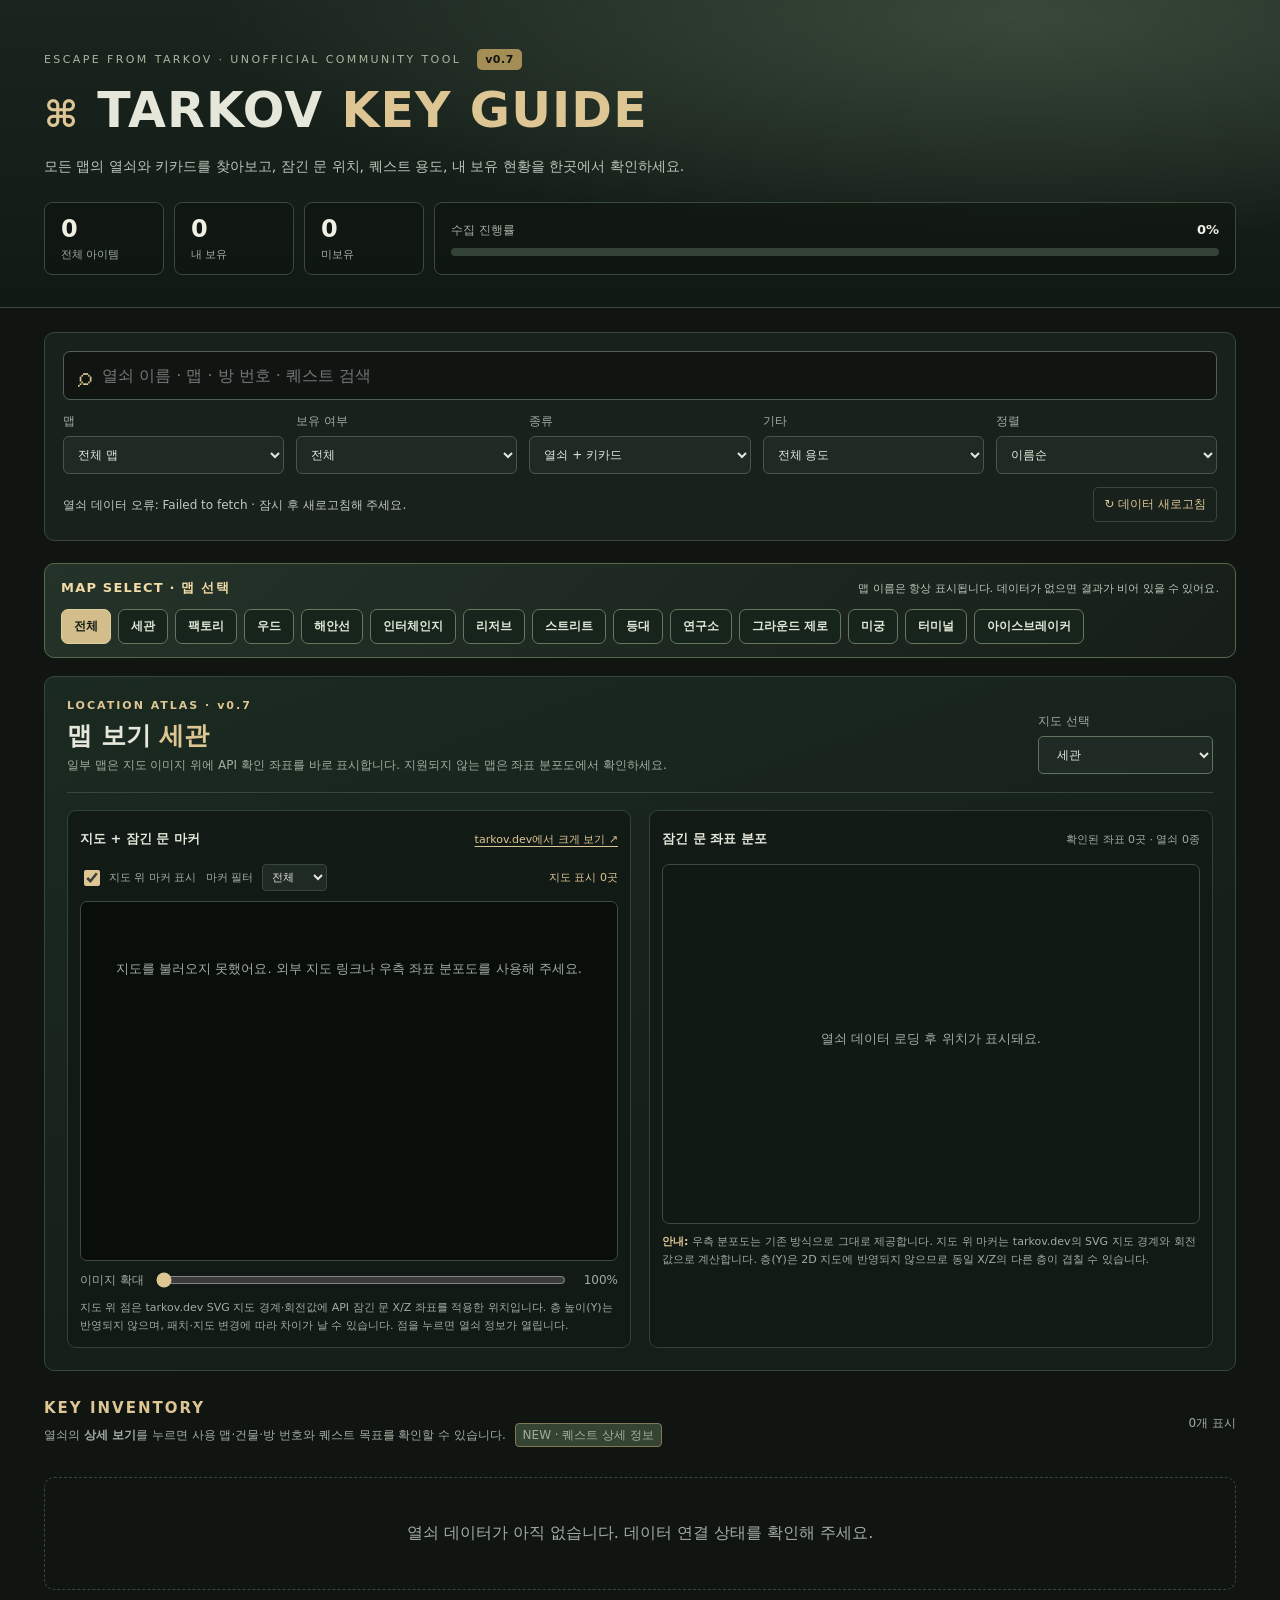
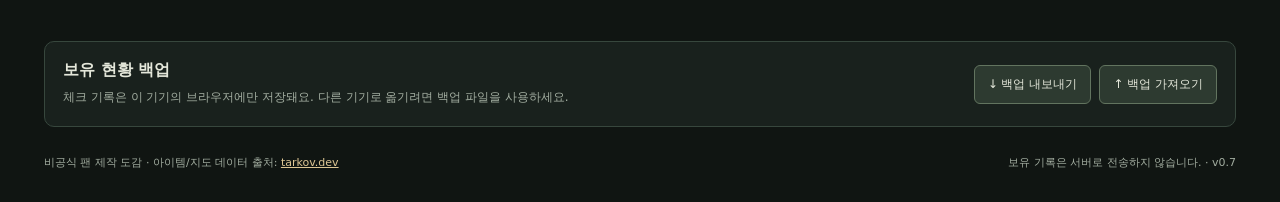
==== commit 8414d114: "Add files via upload" ====
--- a/index.html
+++ b/index.html
@@ -6,13 +6,13 @@
   <meta name="theme-color" content="#131a18">
   <meta name="description" content="Escape from Tarkov 열쇠 및 키카드 도감. 맵별 검색과 브라우저별 보유 기록 관리.">
   <title>Tarkov Key Guide | 타르코프 열쇠 도감</title>
-  <link rel="stylesheet" href="style.css?v=060">
-  <script src="script.js?v=060" defer></script>
+  <link rel="stylesheet" href="style.css?v=070">
+  <script src="script.js?v=070" defer></script>
 </head>
 <body>
   <header class="hero">
     <div class="shell">
-      <div class="eyebrow">ESCAPE FROM TARKOV · UNOFFICIAL COMMUNITY TOOL <span class="version-pill">v0.6</span></div>
+      <div class="eyebrow">ESCAPE FROM TARKOV · UNOFFICIAL COMMUNITY TOOL <span class="version-pill">v0.7</span></div>
       <h1><span class="keyicon">⌘</span> TARKOV <em>KEY GUIDE</em></h1>
       <p>모든 맵의 열쇠와 키카드를 찾아보고, 잠긴 문 위치, 퀘스트 용도, 내 보유 현황을 한곳에서 확인하세요.</p>
       <div class="stats" aria-label="열쇠 보유 통계">
@@ -30,7 +30,7 @@
         <label>맵 <select id="map"><option value="all">전체 맵</option></select></label>
         <label>보유 여부 <select id="filter"><option value="all">전체</option><option value="owned">보유</option><option value="missing">미보유</option></select></label>
         <label>종류 <select id="type"><option value="all">열쇠 + 키카드</option><option value="keycard">키카드</option><option value="key">일반 열쇠</option></select></label>
-        <label>기타 <select id="purpose"><option value="all">전체 용도</option><option value="quest">퀘스트 관련</option><option value="unmapped">맵 연결 미확인</option><option value="located">문 좌표 제공</option><option value="access">맵 입장 열쇠</option></select></label>
+        <label>기타 <select id="purpose"><option value="all">전체 용도</option><option value="quest">퀘스트 관련</option><option value="unmapped">맵 연결 미확인</option><option value="located">문 좌표 제공</option><option value="access">맵 입장 열쇠</option><option value="room">방 번호 단서 있음</option></select></label>
         <label>정렬 <select id="sort"><option value="name">이름순</option><option value="owned">보유 우선</option><option value="missing">미보유 우선</option></select></label>
       </div>
       <div class="panel-bottom"><div id="status" role="status" aria-live="polite">열쇠 데이터를 준비 중...</div><button id="refresh" class="small-button" type="button">↻ 데이터 새로고침</button></div>
@@ -38,7 +38,7 @@
     <section class="map-nav-section" aria-label="맵 선택"><div class="map-nav-title"><strong>MAP SELECT · 맵 선택</strong><span>맵 이름은 항상 표시됩니다. 데이터가 없으면 결과가 비어 있을 수 있어요.</span></div><nav class="map-shortcuts" aria-label="전체 맵 선택" id="map-shortcuts"></nav></section>
     <section class="atlas panel" id="atlas" aria-label="맵 이미지와 열쇠 위치 탐색">
       <div class="atlas-heading">
-        <div><div class="atlas-overline">LOCATION ATLAS · v0.6</div><h2>맵 보기 <span id="atlas-map-label">세관</span></h2><p>일부 맵은 지도 이미지 위에 API 확인 좌표를 바로 표시합니다. 지원되지 않는 맵은 좌표 분포도에서 확인하세요.</p></div>
+        <div><div class="atlas-overline">LOCATION ATLAS · v0.7</div><h2>맵 보기 <span id="atlas-map-label">세관</span></h2><p>일부 맵은 지도 이미지 위에 API 확인 좌표를 바로 표시합니다. 지원되지 않는 맵은 좌표 분포도에서 확인하세요.</p></div>
         <div class="atlas-actions"><label for="atlas-map">지도 선택</label><select id="atlas-map" aria-label="지도 미리보기 선택"></select></div>
       </div>
       <div class="atlas-columns">
@@ -62,14 +62,14 @@
         </div>
       </div>
     </section>
-    <div class="section-head"><div><h2>KEY INVENTORY</h2><p class="section-sub">확인된 맵 정보와 열쇠 이름에서 읽은 위치 단서를 구분해 표시합니다.</p></div><span id="result-count"></span></div>
+    <div class="section-head"><div><h2>KEY INVENTORY</h2><p class="section-sub">열쇠의 <strong>상세 보기</strong>를 누르면 사용 맵·건물·방 번호와 퀘스트 목표를 확인할 수 있습니다. <span class="feature-chip">NEW · 퀘스트 상세 정보</span></p></div><span id="result-count"></span></div>
     <div id="cards" class="grid" aria-live="off"></div>
     <section class="backup panel">
       <div><h2>보유 현황 백업</h2><p>체크 기록은 이 기기의 브라우저에만 저장돼요. 다른 기기로 옮기려면 백업 파일을 사용하세요.</p></div>
       <div class="backup-actions"><button id="export" type="button">↓ 백업 내보내기</button><label class="button-like" for="import">↑ 백업 가져오기</label><input id="import" type="file" accept=".json,application/json" hidden></div>
     </section>
   </main>
-  <dialog id="detail" aria-labelledby="detail-title"><div class="dialog-head"><strong id="detail-title">KEY DETAILS</strong><button id="close-detail" aria-label="닫기" type="button">✕</button></div><div id="detail-body"></div></dialog>
-  <footer class="shell"><span>비공식 팬 제작 도감 · 아이템/지도 데이터 출처: <a href="https://tarkov.dev/" target="_blank" rel="noopener noreferrer">tarkov.dev</a></span><span>보유 기록은 서버로 전송하지 않습니다. · v0.6</span></footer>
+  <dialog id="detail" aria-labelledby="detail-title"><div class="dialog-head"><strong id="detail-title">KEY INTELLIGENCE · v0.7</strong><button id="close-detail" aria-label="닫기" type="button">✕</button></div><div id="detail-body"></div></dialog>
+  <footer class="shell"><span>비공식 팬 제작 도감 · 아이템/지도 데이터 출처: <a href="https://tarkov.dev/" target="_blank" rel="noopener noreferrer">tarkov.dev</a></span><span>보유 기록은 서버로 전송하지 않습니다. · v0.7</span></footer>
 </body>
 </html>
--- a/style.css
+++ b/style.css
@@ -75,3 +75,43 @@
 @media(max-width:550px){.atlas-overlay-controls{gap:7px}.atlas-overlay-controls #atlas-pin-count{flex-basis:100%;margin-left:0}.atlas-pin{min-width:18px;height:18px;font-size:9px}}
 
 .atlas-map-content img[hidden]{display:none!important}
+
+/* v0.7 — key usage intelligence, room evidence, on-demand quests */
+.feature-chip{display:inline-flex;vertical-align:middle;background:#344332;border:1px solid #817956;border-radius:4px;padding:2px 7px;font-size:11px;color:#e8d5a4;white-space:nowrap;margin-left:5px}
+.room-chip{color:#d0c09a;font-size:11px;line-height:1.4;overflow-wrap:anywhere}
+.source-legend{display:flex;gap:8px;flex-wrap:wrap;margin:11px 0 0}
+.location-guide{display:flex;flex-direction:column;gap:11px}
+.room-info{padding:13px;border:1px solid #655a3c;border-radius:8px;background:linear-gradient(145deg,#302e23,#232a22 80%)}
+.room-info>.source-tag{margin-bottom:11px}
+.room-grid{display:grid;grid-template-columns:repeat(3,minmax(0,1fr));gap:9px}
+.room-cell{display:flex;flex-direction:column;gap:6px;padding:9px;background:#171f19;border-radius:5px;min-width:0}
+.room-cell small{font-size:11px;color:#b3bda9}
+.room-cell strong{font-size:14px;color:#f1e6bd;overflow-wrap:anywhere}
+.room-info .caution{margin:11px 0 0}
+.coord-row{gap:12px;align-items:center}
+.coord-details{display:flex;flex-direction:column;gap:5px;min-width:0}
+.coord-details code{overflow-wrap:anywhere}
+.coord-power{font-size:11px;color:#d9bd78}
+.coord-jump,.quest-retry{border:1px solid #6d846b;border-radius:5px;padding:8px 10px;background:#2a392e;color:#ecede2;font-size:12px;white-space:nowrap;cursor:pointer}
+.coord-jump:hover,.quest-retry:hover{border-color:var(--gold)}
+.quest-panel{display:flex;flex-direction:column;gap:9px}
+.quest-intro{color:#c4cebf;font-size:12px;line-height:1.6;margin:0 0 5px}
+.quest-card{border:1px solid #485b4b;border-radius:8px;background:#202d24;overflow:hidden}
+.quest-card[open]{border-color:#827c5b}
+.quest-summary{display:flex;align-items:center;justify-content:space-between;gap:12px;cursor:pointer;padding:12px 13px;list-style:none}
+.quest-summary::-webkit-details-marker{display:none}
+.quest-summary::before{content:'▸';color:var(--gold);flex:none;font-size:14px}
+.quest-card[open] .quest-summary::before{content:'▾'}
+.quest-name{font-size:13px;font-weight:700;line-height:1.45;flex:1;overflow-wrap:anywhere}
+.quest-english{display:block;color:#adb8a8;font-size:11px;font-weight:400;margin-top:3px;line-height:1.4}
+.quest-toggle-label{font-size:11px;color:#e2cd9e;white-space:nowrap}
+.quest-content{padding:12px 15px 15px;border-top:1px solid #435244}
+.quest-loading,.quest-disclaimer{font-size:12px;line-height:1.6;color:#adb9ac;margin:0}
+.quest-meta{display:flex;gap:7px;flex-wrap:wrap;margin-bottom:12px}
+.quest-chip{font-size:11px;border-radius:4px;background:#394738;padding:5px 8px;color:#e2e6d4}
+.quest-objectives{margin:0 0 10px;padding-left:20px}
+.quest-objectives li{padding:0 0 8px 2px;font-size:12px;line-height:1.5;color:#e4e7d9}
+.quest-map-note{display:block;color:#c5d6b6;font-size:11px;margin-top:3px}
+.quest-wiki{display:inline-block;font-size:12px;color:var(--gold);margin:0 0 12px;text-decoration:underline}
+.quest-retry{margin-top:10px}
+@media(max-width:550px){.room-grid{grid-template-columns:repeat(2,minmax(0,1fr))}.room-cell:first-child{grid-column:1/-1}.coord-row{align-items:flex-start;flex-wrap:wrap}.coord-jump{width:100%}.quest-summary{padding:11px 10px}.quest-toggle-label{font-size:10px}}
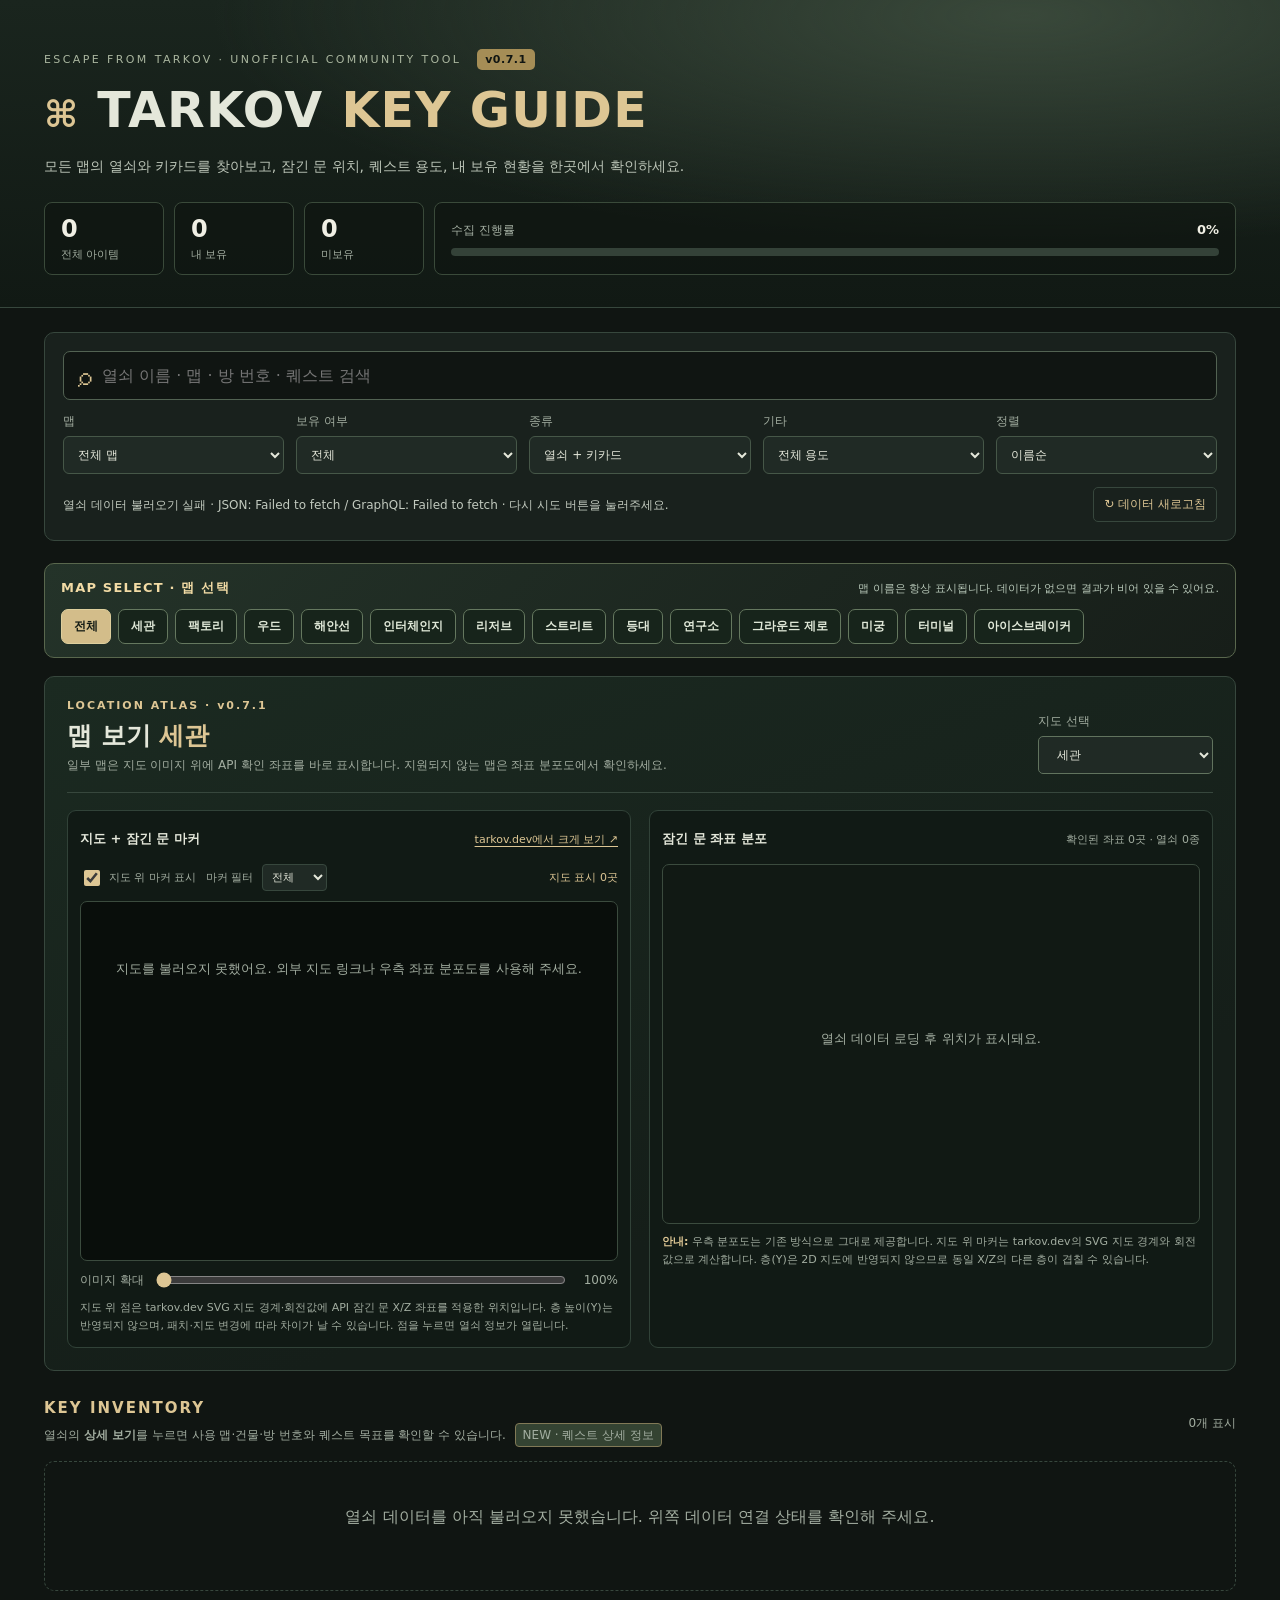
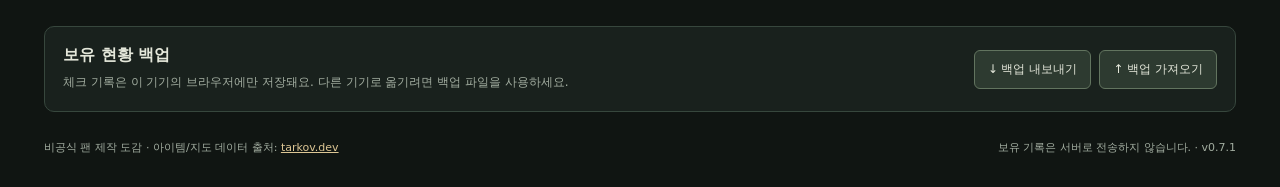
==== commit 3d6381af: "Add files via upload" ====
--- a/index.html
+++ b/index.html
@@ -6,13 +6,13 @@
   <meta name="theme-color" content="#131a18">
   <meta name="description" content="Escape from Tarkov 열쇠 및 키카드 도감. 맵별 검색과 브라우저별 보유 기록 관리.">
   <title>Tarkov Key Guide | 타르코프 열쇠 도감</title>
-  <link rel="stylesheet" href="style.css?v=070">
-  <script src="script.js?v=070" defer></script>
+  <link rel="stylesheet" href="style.css?v=071">
+  <script src="script.js?v=071" defer></script>
 </head>
 <body>
   <header class="hero">
     <div class="shell">
-      <div class="eyebrow">ESCAPE FROM TARKOV · UNOFFICIAL COMMUNITY TOOL <span class="version-pill">v0.7</span></div>
+      <div class="eyebrow">ESCAPE FROM TARKOV · UNOFFICIAL COMMUNITY TOOL <span class="version-pill">v0.7.1</span></div>
       <h1><span class="keyicon">⌘</span> TARKOV <em>KEY GUIDE</em></h1>
       <p>모든 맵의 열쇠와 키카드를 찾아보고, 잠긴 문 위치, 퀘스트 용도, 내 보유 현황을 한곳에서 확인하세요.</p>
       <div class="stats" aria-label="열쇠 보유 통계">
@@ -38,7 +38,7 @@
     <section class="map-nav-section" aria-label="맵 선택"><div class="map-nav-title"><strong>MAP SELECT · 맵 선택</strong><span>맵 이름은 항상 표시됩니다. 데이터가 없으면 결과가 비어 있을 수 있어요.</span></div><nav class="map-shortcuts" aria-label="전체 맵 선택" id="map-shortcuts"></nav></section>
     <section class="atlas panel" id="atlas" aria-label="맵 이미지와 열쇠 위치 탐색">
       <div class="atlas-heading">
-        <div><div class="atlas-overline">LOCATION ATLAS · v0.7</div><h2>맵 보기 <span id="atlas-map-label">세관</span></h2><p>일부 맵은 지도 이미지 위에 API 확인 좌표를 바로 표시합니다. 지원되지 않는 맵은 좌표 분포도에서 확인하세요.</p></div>
+        <div><div class="atlas-overline">LOCATION ATLAS · v0.7.1</div><h2>맵 보기 <span id="atlas-map-label">세관</span></h2><p>일부 맵은 지도 이미지 위에 API 확인 좌표를 바로 표시합니다. 지원되지 않는 맵은 좌표 분포도에서 확인하세요.</p></div>
         <div class="atlas-actions"><label for="atlas-map">지도 선택</label><select id="atlas-map" aria-label="지도 미리보기 선택"></select></div>
       </div>
       <div class="atlas-columns">
@@ -69,7 +69,7 @@
       <div class="backup-actions"><button id="export" type="button">↓ 백업 내보내기</button><label class="button-like" for="import">↑ 백업 가져오기</label><input id="import" type="file" accept=".json,application/json" hidden></div>
     </section>
   </main>
-  <dialog id="detail" aria-labelledby="detail-title"><div class="dialog-head"><strong id="detail-title">KEY INTELLIGENCE · v0.7</strong><button id="close-detail" aria-label="닫기" type="button">✕</button></div><div id="detail-body"></div></dialog>
-  <footer class="shell"><span>비공식 팬 제작 도감 · 아이템/지도 데이터 출처: <a href="https://tarkov.dev/" target="_blank" rel="noopener noreferrer">tarkov.dev</a></span><span>보유 기록은 서버로 전송하지 않습니다. · v0.7</span></footer>
+  <dialog id="detail" aria-labelledby="detail-title"><div class="dialog-head"><strong id="detail-title">KEY INTELLIGENCE · v0.7.1</strong><button id="close-detail" aria-label="닫기" type="button">✕</button></div><div id="detail-body"></div></dialog>
+  <footer class="shell"><span>비공식 팬 제작 도감 · 아이템/지도 데이터 출처: <a href="https://tarkov.dev/" target="_blank" rel="noopener noreferrer">tarkov.dev</a></span><span>보유 기록은 서버로 전송하지 않습니다. · v0.7.1</span></footer>
 </body>
 </html>
--- a/style.css
+++ b/style.css
@@ -115,3 +115,5 @@
 .quest-wiki{display:inline-block;font-size:12px;color:var(--gold);margin:0 0 12px;text-decoration:underline}
 .quest-retry{margin-top:10px}
 @media(max-width:550px){.room-grid{grid-template-columns:repeat(2,minmax(0,1fr))}.room-cell:first-child{grid-column:1/-1}.coord-row{align-items:flex-start;flex-wrap:wrap}.coord-jump{width:100%}.quest-summary{padding:11px 10px}.quest-toggle-label{font-size:10px}}
+
+.reset-filter-btn{display:block;margin:16px auto 0;padding:10px 14px;border:1px solid #a4bc91;background:#2d4632;color:#fff;border-radius:6px;font-weight:700}
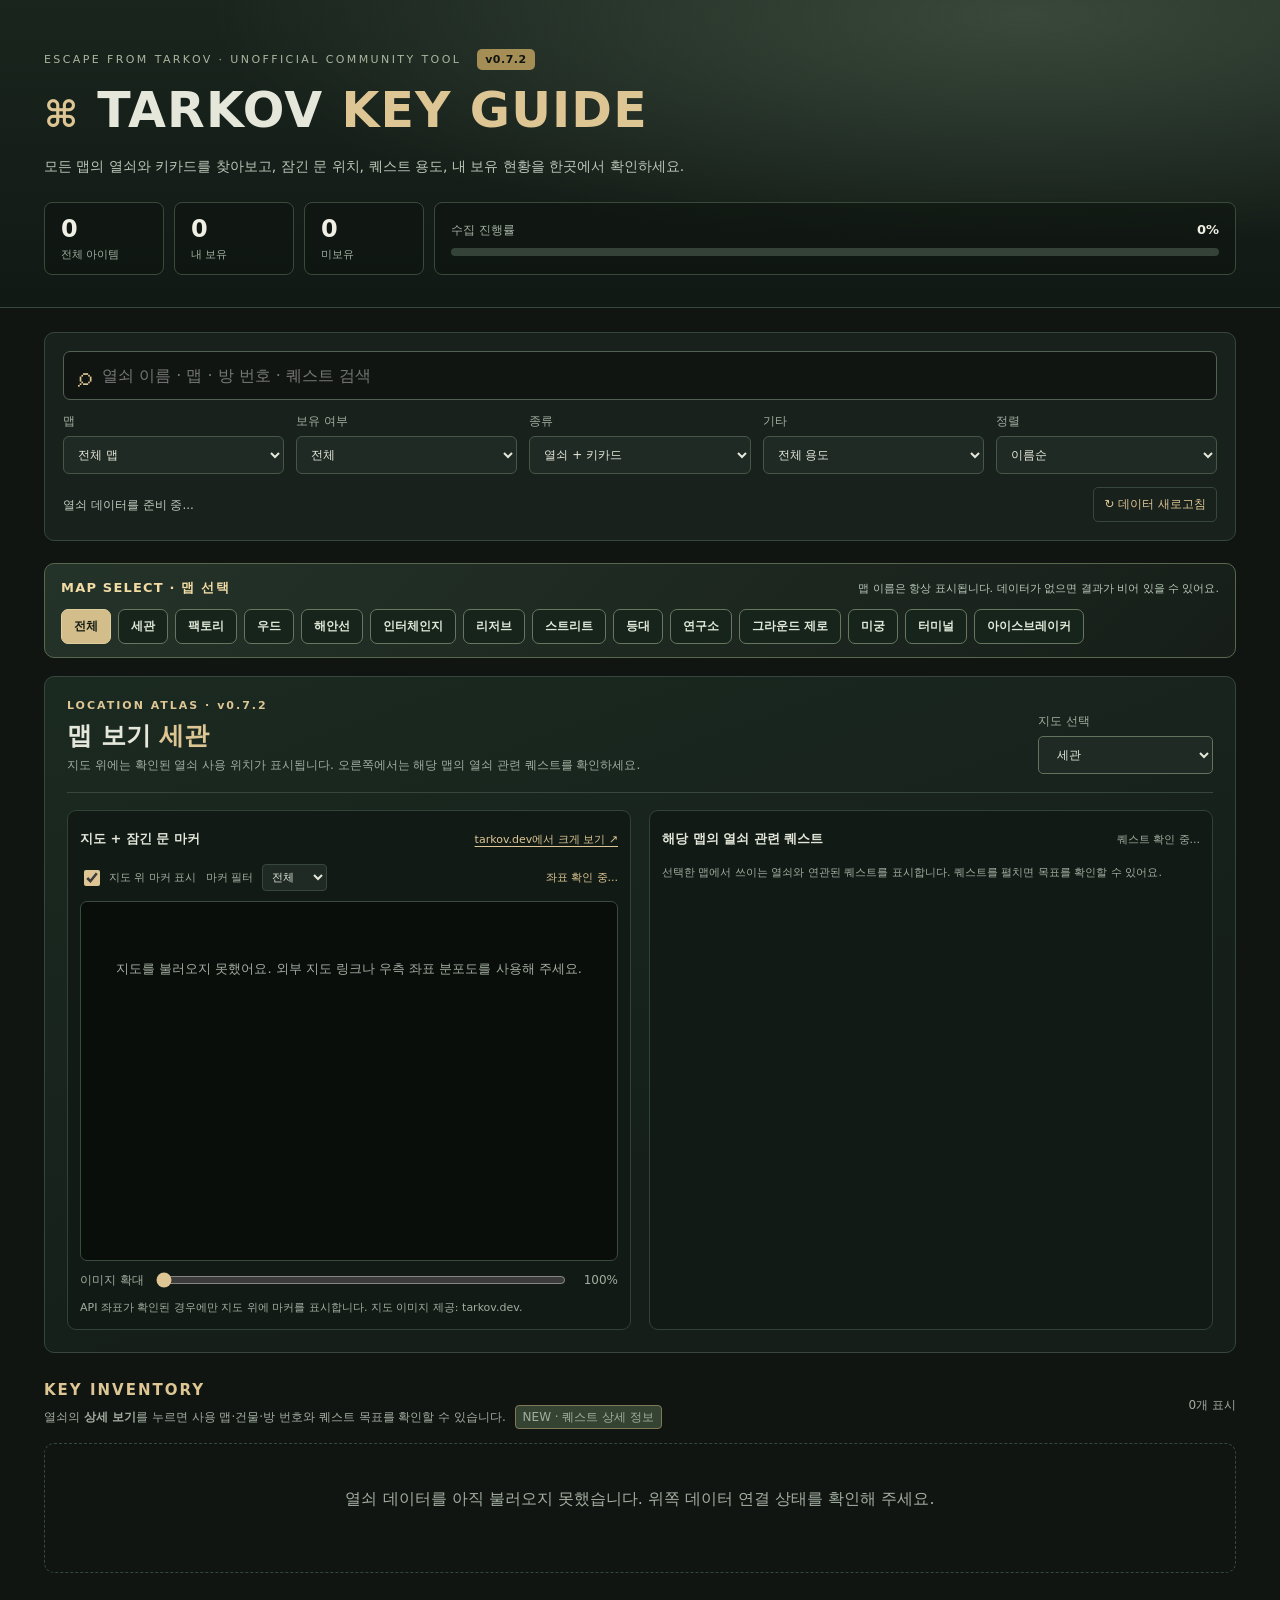
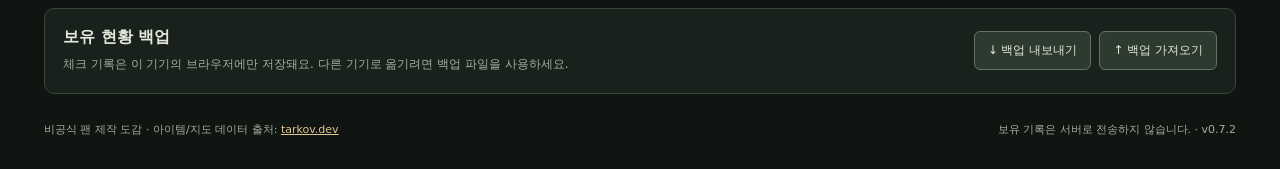
==== commit 5ebb9637: "v0.7.2: replace coordinates plot with quest panel" ====
--- a/index.html
+++ b/index.html
@@ -6,13 +6,13 @@
   <meta name="theme-color" content="#131a18">
   <meta name="description" content="Escape from Tarkov 열쇠 및 키카드 도감. 맵별 검색과 브라우저별 보유 기록 관리.">
   <title>Tarkov Key Guide | 타르코프 열쇠 도감</title>
-  <link rel="stylesheet" href="style.css?v=071">
-  <script src="script.js?v=071" defer></script>
+  <link rel="stylesheet" href="style.css?v=072">
+  <script src="script.js?v=072" defer></script>
 </head>
 <body>
   <header class="hero">
     <div class="shell">
-      <div class="eyebrow">ESCAPE FROM TARKOV · UNOFFICIAL COMMUNITY TOOL <span class="version-pill">v0.7.1</span></div>
+      <div class="eyebrow">ESCAPE FROM TARKOV · UNOFFICIAL COMMUNITY TOOL <span class="version-pill">v0.7.2</span></div>
       <h1><span class="keyicon">⌘</span> TARKOV <em>KEY GUIDE</em></h1>
       <p>모든 맵의 열쇠와 키카드를 찾아보고, 잠긴 문 위치, 퀘스트 용도, 내 보유 현황을 한곳에서 확인하세요.</p>
       <div class="stats" aria-label="열쇠 보유 통계">
@@ -38,7 +38,7 @@
     <section class="map-nav-section" aria-label="맵 선택"><div class="map-nav-title"><strong>MAP SELECT · 맵 선택</strong><span>맵 이름은 항상 표시됩니다. 데이터가 없으면 결과가 비어 있을 수 있어요.</span></div><nav class="map-shortcuts" aria-label="전체 맵 선택" id="map-shortcuts"></nav></section>
     <section class="atlas panel" id="atlas" aria-label="맵 이미지와 열쇠 위치 탐색">
       <div class="atlas-heading">
-        <div><div class="atlas-overline">LOCATION ATLAS · v0.7.1</div><h2>맵 보기 <span id="atlas-map-label">세관</span></h2><p>일부 맵은 지도 이미지 위에 API 확인 좌표를 바로 표시합니다. 지원되지 않는 맵은 좌표 분포도에서 확인하세요.</p></div>
+        <div><div class="atlas-overline">LOCATION ATLAS · v0.7.2</div><h2>맵 보기 <span id="atlas-map-label">세관</span></h2><p>지도 위에는 확인된 열쇠 사용 위치가 표시됩니다. 오른쪽에서는 해당 맵의 열쇠 관련 퀘스트를 확인하세요.</p></div>
         <div class="atlas-actions"><label for="atlas-map">지도 선택</label><select id="atlas-map" aria-label="지도 미리보기 선택"></select></div>
       </div>
       <div class="atlas-columns">
@@ -54,11 +54,11 @@
           <div class="atlas-zoom"><label for="atlas-zoom">이미지 확대</label><input type="range" id="atlas-zoom" min="100" max="250" step="25" value="100"><output id="atlas-zoom-value" for="atlas-zoom">100%</output></div>
           <p id="atlas-overlay-note" class="atlas-note">API 좌표가 확인된 경우에만 지도 위에 마커를 표시합니다. 지도 이미지 제공: tarkov.dev.</p>
         </div>
-        <div class="atlas-pane">
-          <div class="atlas-pane-head"><strong>잠긴 문 좌표 분포</strong><span id="atlas-count">좌표 0개</span></div>
-          <div class="atlas-plot-wrap"><svg id="atlas-plot" viewBox="0 0 460 320" role="img" aria-label="확인된 문 위치의 X/Z 좌표 분포도"></svg><p id="atlas-empty" class="atlas-empty">좌표 데이터를 불러오고 있어요.</p></div>
-          <p class="atlas-note"><strong>안내:</strong> 우측 분포도는 기존 방식으로 그대로 제공합니다. 지도 위 마커는 tarkov.dev의 SVG 지도 경계와 회전값으로 계산합니다. 층(Y)은 2D 지도에 반영되지 않으므로 동일 X/Z의 다른 층이 겹칠 수 있습니다.</p>
-          <div id="atlas-keys" class="atlas-key-list" aria-label="이 맵에서 위치가 확인된 열쇠 목록"></div>
+        <div class="atlas-pane atlas-quest-pane">
+          <div class="atlas-pane-head"><strong>해당 맵의 열쇠 관련 퀘스트</strong><span id="atlas-quest-count">퀘스트 확인 중...</span></div>
+          <p class="atlas-note atlas-quest-note">선택한 맵에서 쓰이는 열쇠와 연관된 퀘스트를 표시합니다. 퀘스트를 펼치면 목표를 확인할 수 있어요.</p>
+          <div id="atlas-quests" class="atlas-quest-list" aria-live="polite"></div>
+          <p id="atlas-quest-empty" class="atlas-quest-empty" hidden>현재 데이터에서 이 맵의 열쇠와 연결된 퀘스트를 찾지 못했어요.</p>
         </div>
       </div>
     </section>
@@ -69,7 +69,7 @@
       <div class="backup-actions"><button id="export" type="button">↓ 백업 내보내기</button><label class="button-like" for="import">↑ 백업 가져오기</label><input id="import" type="file" accept=".json,application/json" hidden></div>
     </section>
   </main>
-  <dialog id="detail" aria-labelledby="detail-title"><div class="dialog-head"><strong id="detail-title">KEY INTELLIGENCE · v0.7.1</strong><button id="close-detail" aria-label="닫기" type="button">✕</button></div><div id="detail-body"></div></dialog>
-  <footer class="shell"><span>비공식 팬 제작 도감 · 아이템/지도 데이터 출처: <a href="https://tarkov.dev/" target="_blank" rel="noopener noreferrer">tarkov.dev</a></span><span>보유 기록은 서버로 전송하지 않습니다. · v0.7.1</span></footer>
+  <dialog id="detail" aria-labelledby="detail-title"><div class="dialog-head"><strong id="detail-title">KEY INTELLIGENCE · v0.7.2</strong><button id="close-detail" aria-label="닫기" type="button">✕</button></div><div id="detail-body"></div></dialog>
+  <footer class="shell"><span>비공식 팬 제작 도감 · 아이템/지도 데이터 출처: <a href="https://tarkov.dev/" target="_blank" rel="noopener noreferrer">tarkov.dev</a></span><span>보유 기록은 서버로 전송하지 않습니다. · v0.7.2</span></footer>
 </body>
 </html>
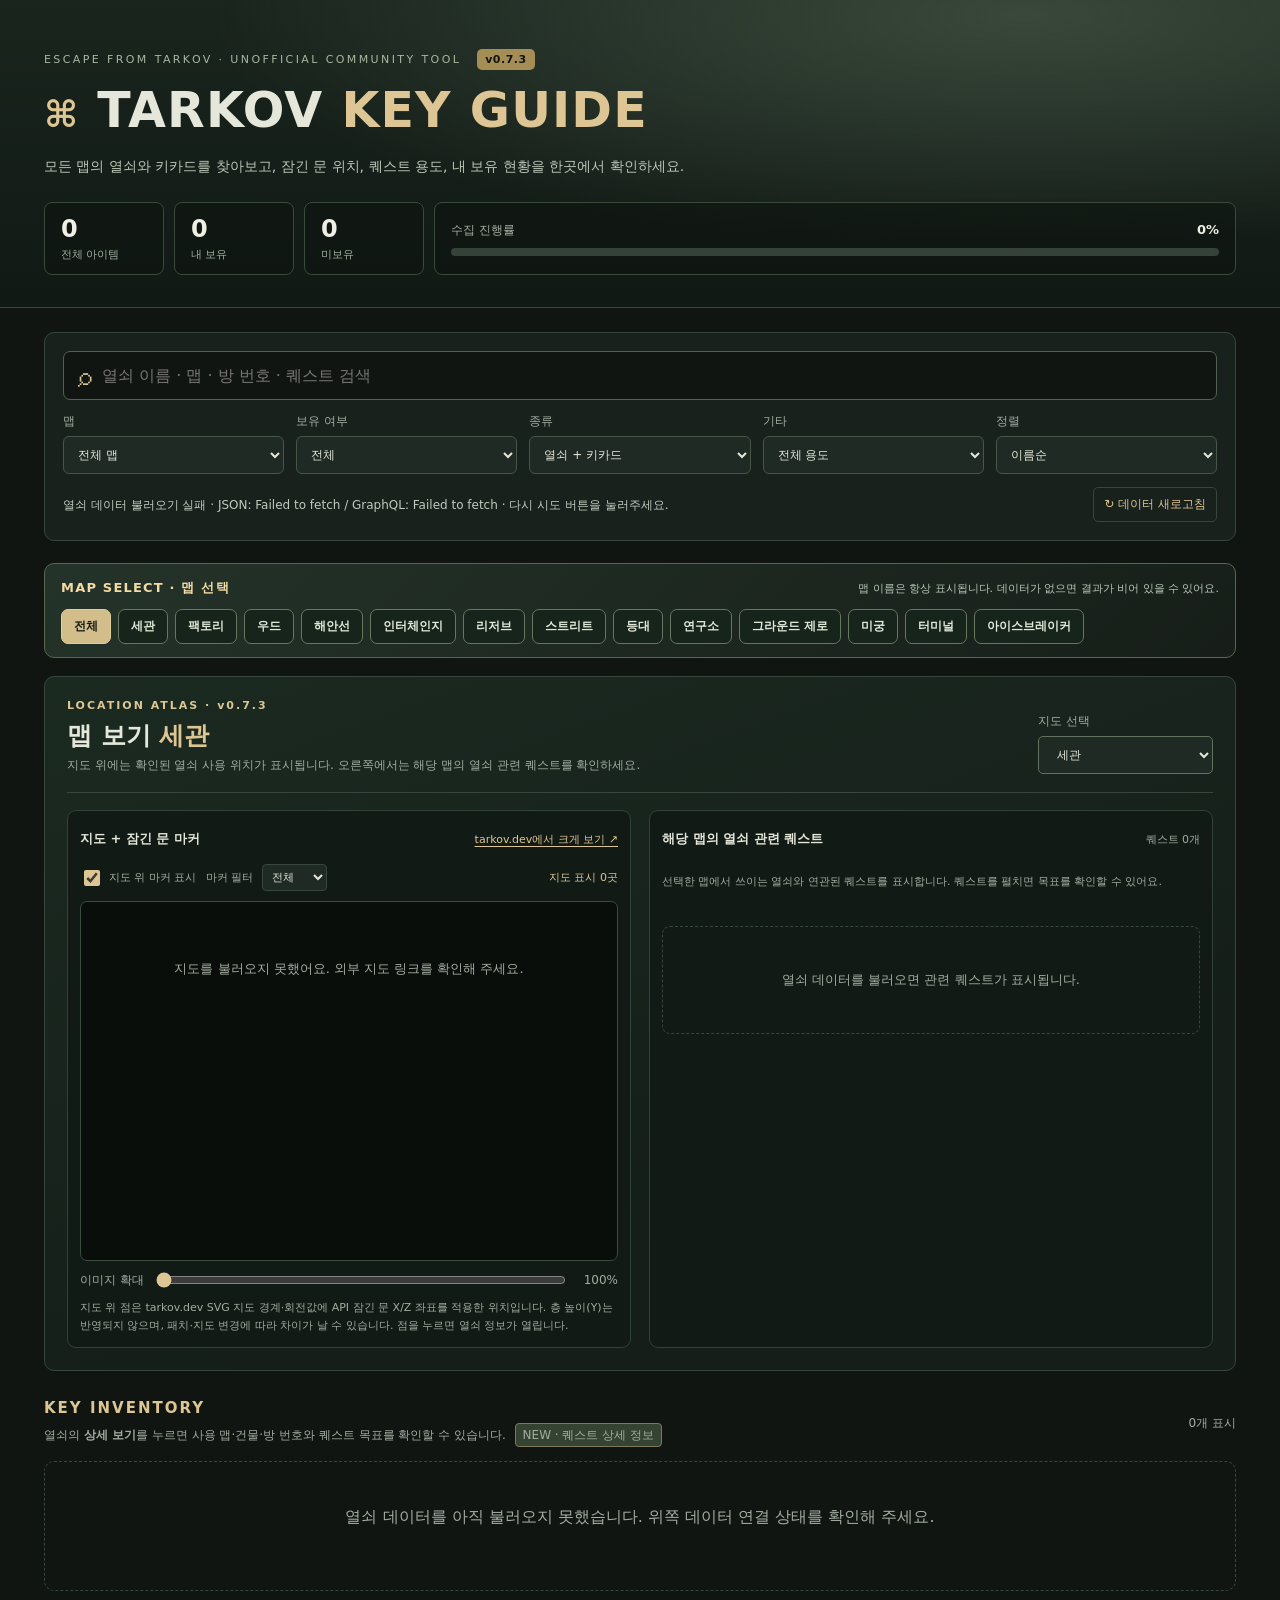
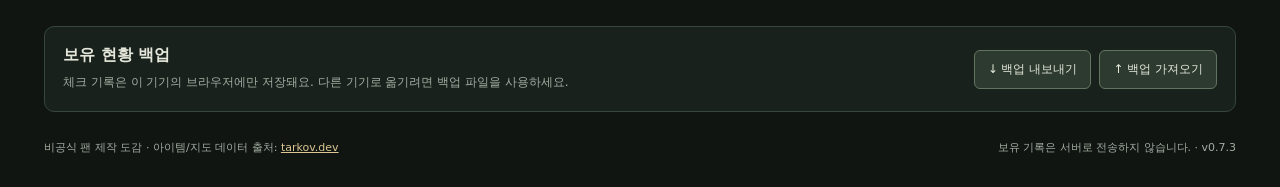
==== commit 133dca10: "v0.7.3: refresh version and assets" ====
--- a/index.html
+++ b/index.html
@@ -6,13 +6,13 @@
   <meta name="theme-color" content="#131a18">
   <meta name="description" content="Escape from Tarkov 열쇠 및 키카드 도감. 맵별 검색과 브라우저별 보유 기록 관리.">
   <title>Tarkov Key Guide | 타르코프 열쇠 도감</title>
-  <link rel="stylesheet" href="style.css?v=072">
-  <script src="script.js?v=072" defer></script>
+  <link rel="stylesheet" href="style.css?v=073">
+  <script src="script.js?v=073" defer></script>
 </head>
 <body>
   <header class="hero">
     <div class="shell">
-      <div class="eyebrow">ESCAPE FROM TARKOV · UNOFFICIAL COMMUNITY TOOL <span class="version-pill">v0.7.2</span></div>
+      <div class="eyebrow">ESCAPE FROM TARKOV · UNOFFICIAL COMMUNITY TOOL <span class="version-pill">v0.7.3</span></div>
       <h1><span class="keyicon">⌘</span> TARKOV <em>KEY GUIDE</em></h1>
       <p>모든 맵의 열쇠와 키카드를 찾아보고, 잠긴 문 위치, 퀘스트 용도, 내 보유 현황을 한곳에서 확인하세요.</p>
       <div class="stats" aria-label="열쇠 보유 통계">
@@ -38,7 +38,7 @@
     <section class="map-nav-section" aria-label="맵 선택"><div class="map-nav-title"><strong>MAP SELECT · 맵 선택</strong><span>맵 이름은 항상 표시됩니다. 데이터가 없으면 결과가 비어 있을 수 있어요.</span></div><nav class="map-shortcuts" aria-label="전체 맵 선택" id="map-shortcuts"></nav></section>
     <section class="atlas panel" id="atlas" aria-label="맵 이미지와 열쇠 위치 탐색">
       <div class="atlas-heading">
-        <div><div class="atlas-overline">LOCATION ATLAS · v0.7.2</div><h2>맵 보기 <span id="atlas-map-label">세관</span></h2><p>지도 위에는 확인된 열쇠 사용 위치가 표시됩니다. 오른쪽에서는 해당 맵의 열쇠 관련 퀘스트를 확인하세요.</p></div>
+        <div><div class="atlas-overline">LOCATION ATLAS · v0.7.3</div><h2>맵 보기 <span id="atlas-map-label">세관</span></h2><p>지도 위에는 확인된 열쇠 사용 위치가 표시됩니다. 오른쪽에서는 해당 맵의 열쇠 관련 퀘스트를 확인하세요.</p></div>
         <div class="atlas-actions"><label for="atlas-map">지도 선택</label><select id="atlas-map" aria-label="지도 미리보기 선택"></select></div>
       </div>
       <div class="atlas-columns">
@@ -69,7 +69,7 @@
       <div class="backup-actions"><button id="export" type="button">↓ 백업 내보내기</button><label class="button-like" for="import">↑ 백업 가져오기</label><input id="import" type="file" accept=".json,application/json" hidden></div>
     </section>
   </main>
-  <dialog id="detail" aria-labelledby="detail-title"><div class="dialog-head"><strong id="detail-title">KEY INTELLIGENCE · v0.7.2</strong><button id="close-detail" aria-label="닫기" type="button">✕</button></div><div id="detail-body"></div></dialog>
-  <footer class="shell"><span>비공식 팬 제작 도감 · 아이템/지도 데이터 출처: <a href="https://tarkov.dev/" target="_blank" rel="noopener noreferrer">tarkov.dev</a></span><span>보유 기록은 서버로 전송하지 않습니다. · v0.7.2</span></footer>
+  <dialog id="detail" aria-labelledby="detail-title"><div class="dialog-head"><strong id="detail-title">KEY INTELLIGENCE · v0.7.3</strong><button id="close-detail" aria-label="닫기" type="button">✕</button></div><div id="detail-body"></div></dialog>
+  <footer class="shell"><span>비공식 팬 제작 도감 · 아이템/지도 데이터 출처: <a href="https://tarkov.dev/" target="_blank" rel="noopener noreferrer">tarkov.dev</a></span><span>보유 기록은 서버로 전송하지 않습니다. · v0.7.3</span></footer>
 </body>
 </html>
--- a/style.css
+++ b/style.css
@@ -117,3 +117,17 @@
 @media(max-width:550px){.room-grid{grid-template-columns:repeat(2,minmax(0,1fr))}.room-cell:first-child{grid-column:1/-1}.coord-row{align-items:flex-start;flex-wrap:wrap}.coord-jump{width:100%}.quest-summary{padding:11px 10px}.quest-toggle-label{font-size:10px}}
 
 .reset-filter-btn{display:block;margin:16px auto 0;padding:10px 14px;border:1px solid #a4bc91;background:#2d4632;color:#fff;border-radius:6px;font-weight:700}
+
+/* v0.7.2 – quests associated with keys for the selected map */
+.atlas-quest-pane{display:flex;flex-direction:column;gap:9px}
+.atlas-quest-note{margin:0 0 4px}
+.atlas-quest-list{max-height:530px;overflow-y:auto;display:flex;flex-direction:column;gap:10px;padding-right:3px;scrollbar-color:#6d805e #172018;scrollbar-width:thin}
+.atlas-quest-card{flex:none}
+.atlas-quest-linked{padding:10px 13px 12px;border-top:1px solid #435244;background:#19261e}
+.atlas-quest-linked-title{font-size:11px;color:#c5cdbf;margin-bottom:7px}
+.atlas-quest-key-buttons{display:flex;gap:7px;flex-wrap:wrap}
+.atlas-quest-key{font:inherit;font-size:11px;text-align:left;color:#e6e8db;background:#293a2e;border:1px solid #5c735c;border-radius:5px;padding:7px 9px;cursor:pointer;max-width:100%;overflow-wrap:anywhere}
+.atlas-quest-key:hover,.atlas-quest-key:focus-visible{border-color:var(--gold);outline-color:var(--gold)}
+.atlas-quest-empty{padding:42px 14px;color:var(--muted);font-size:13px;line-height:1.7;text-align:center;border:1px dashed var(--border);border-radius:8px}
+@media(max-width:920px){.atlas-quest-list{max-height:430px}}
+@media(max-width:550px){.atlas-quest-list{max-height:390px}.atlas-quest-linked{padding:9px}.atlas-quest-key{font-size:11px}}
